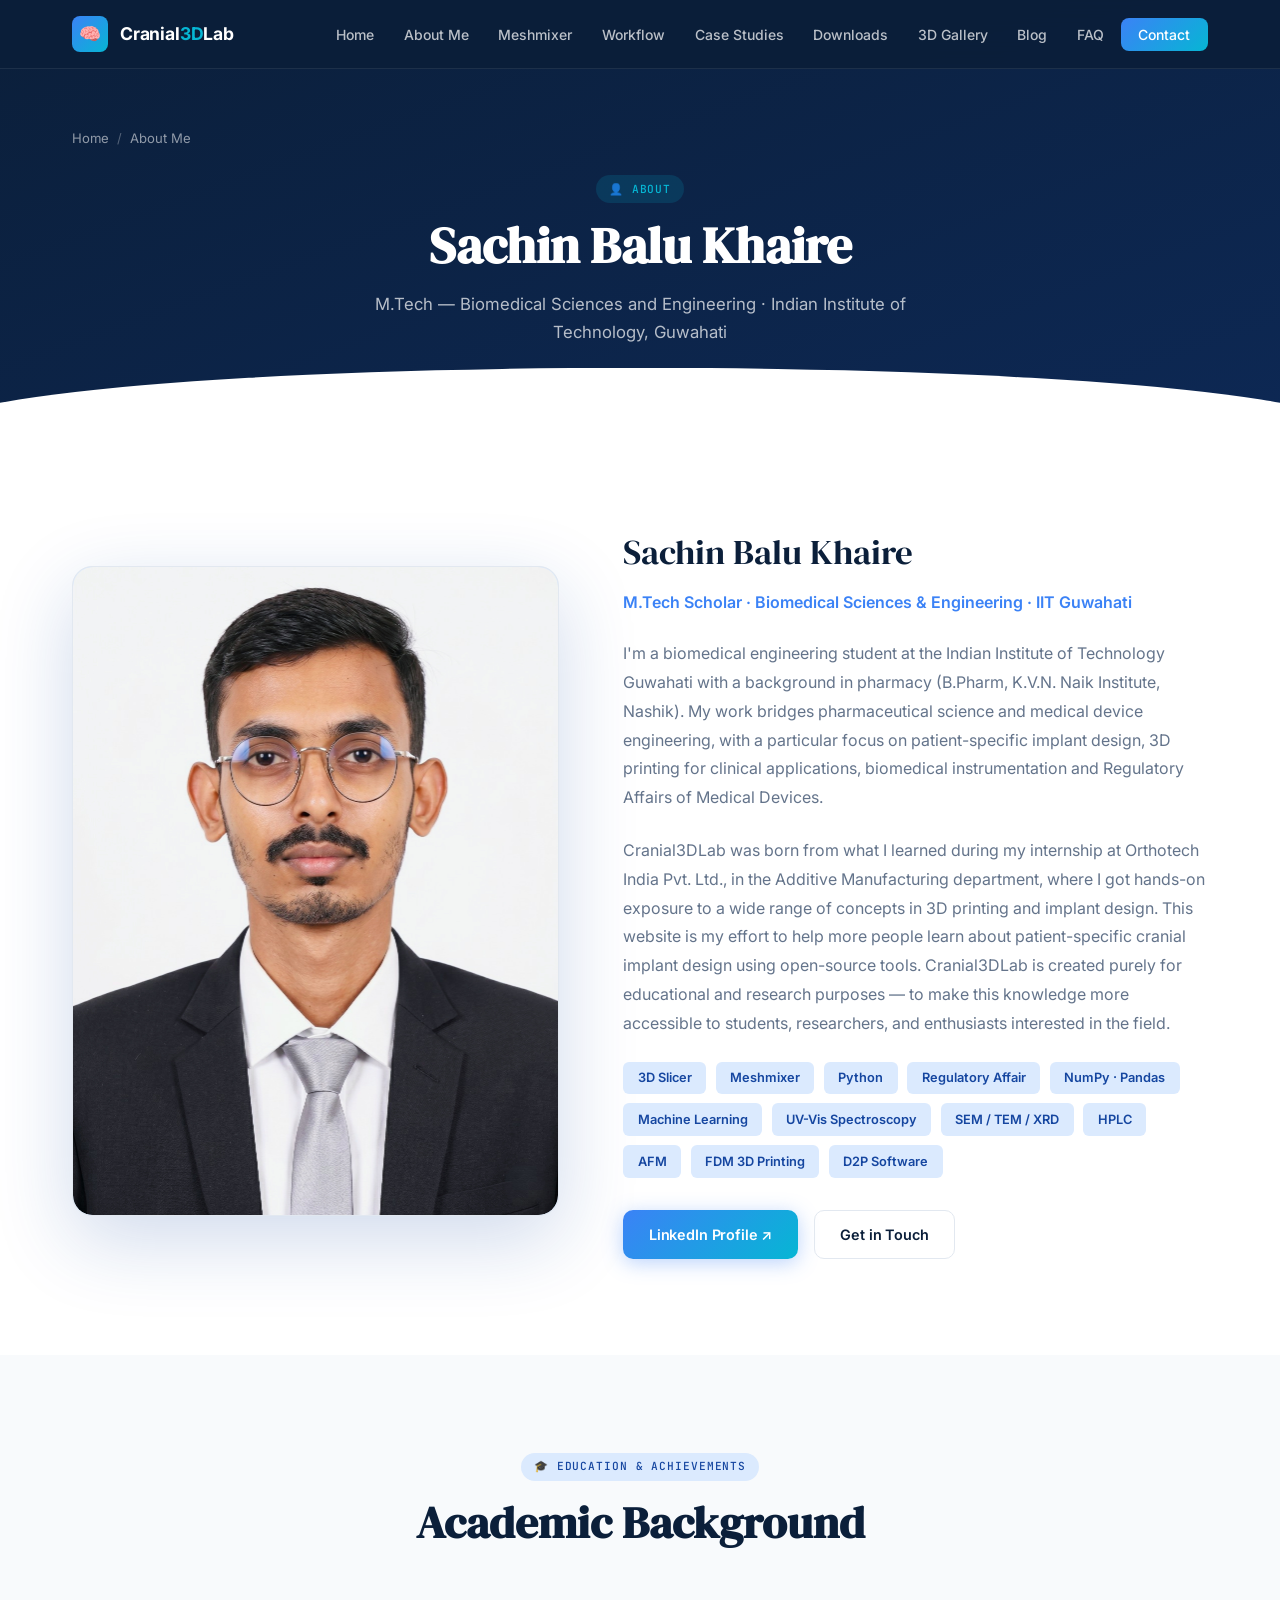
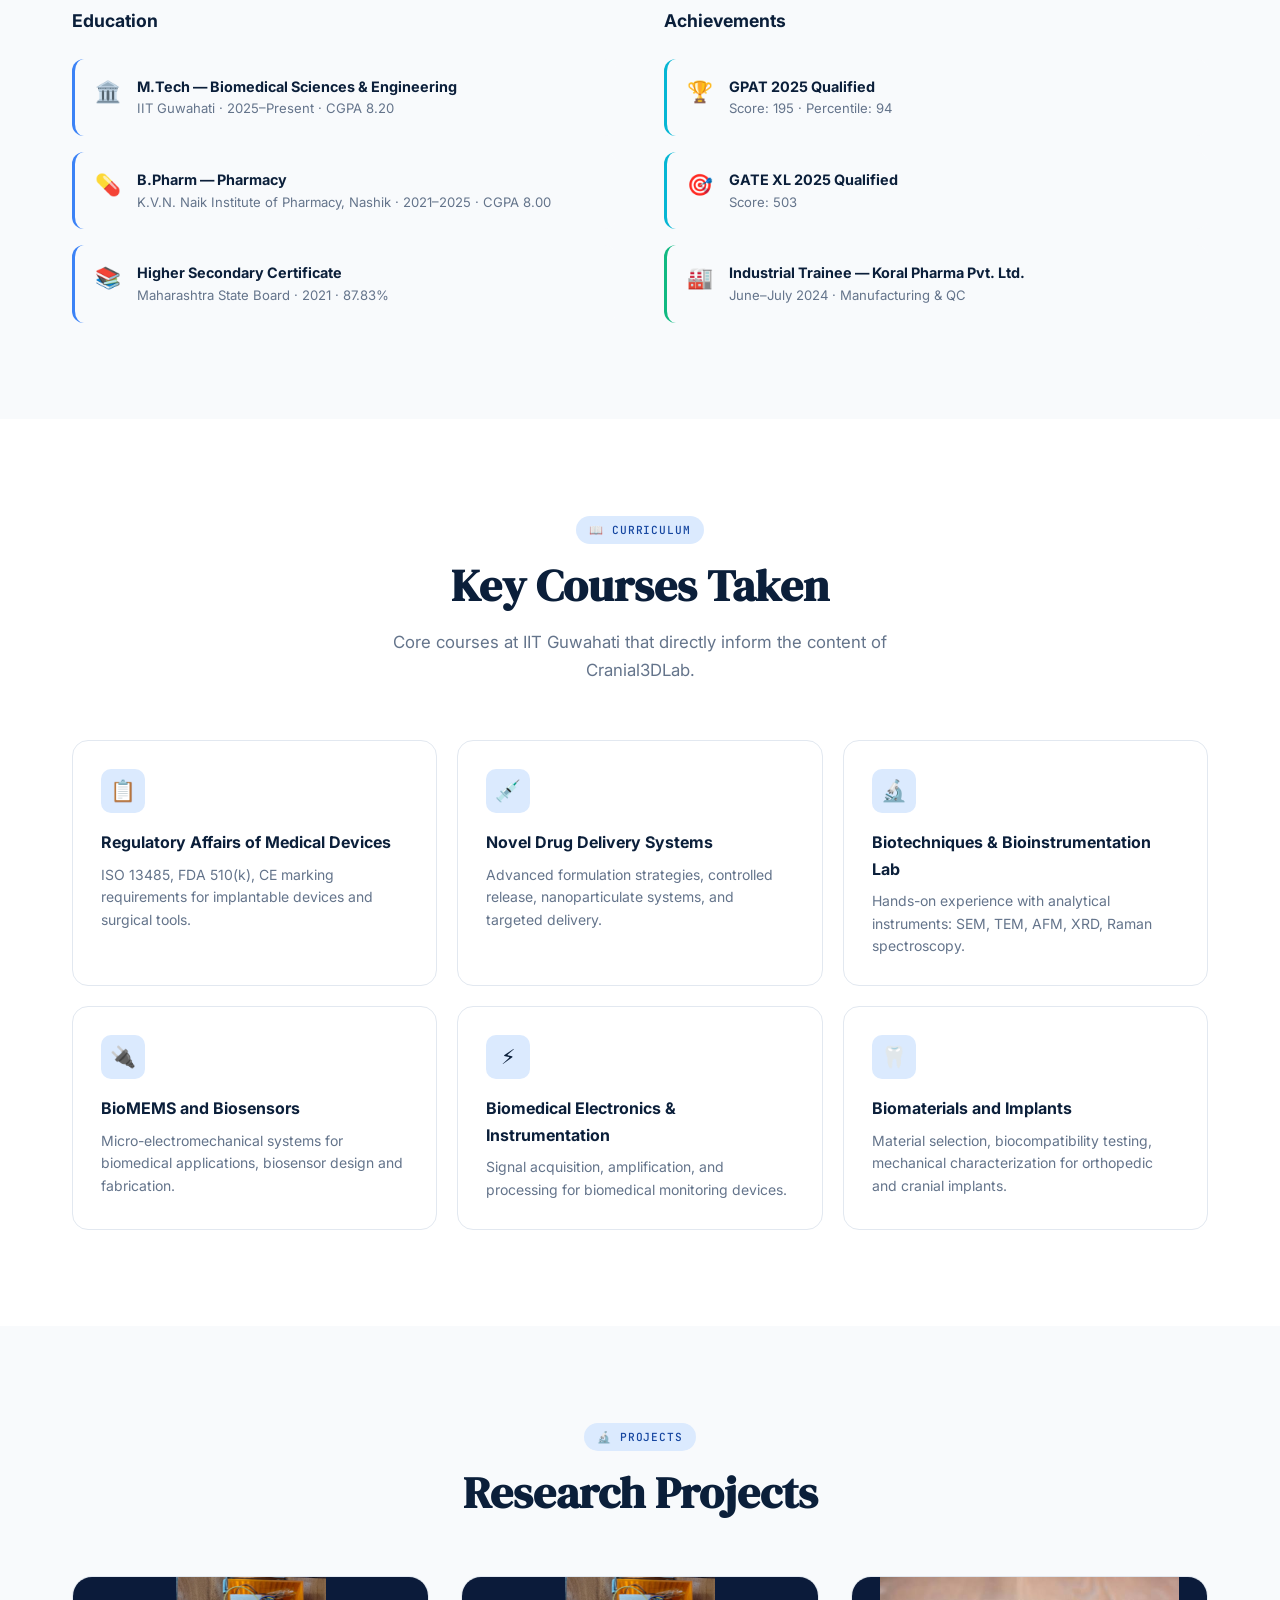
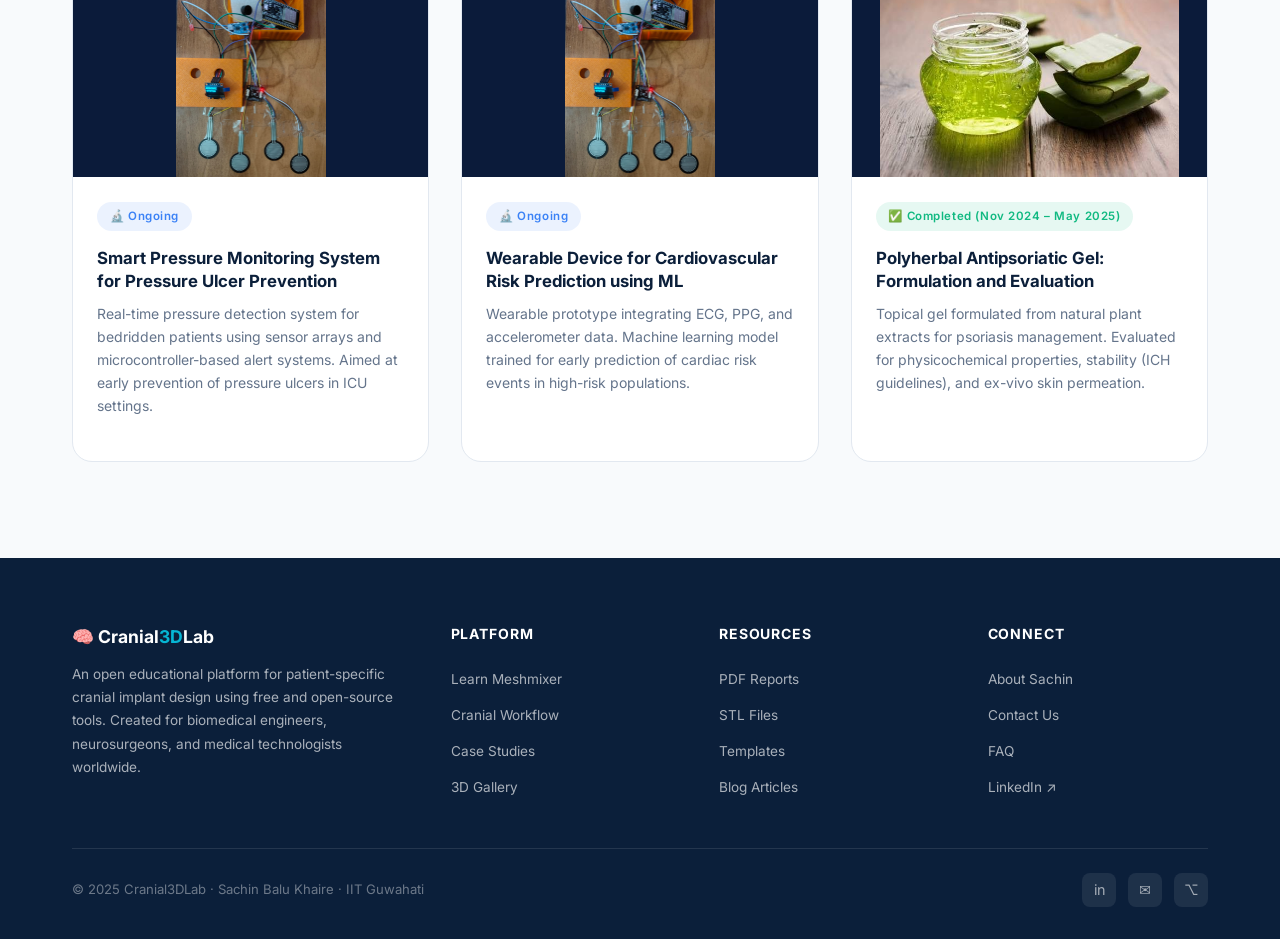
==== about.html @ 34a4d78c "about.html" ====
<!DOCTYPE html>
<html lang="en">
<head>
  <meta charset="UTF-8">
  <meta name="viewport" content="width=device-width, initial-scale=1.0">
  <meta name="description" content="About Sachin Balu Khaire — M.Tech student at IIT Guwahati specializing in Biomedical Sciences and Engineering.">
  <title>About Me — Cranial3DLab</title>
  <link rel="stylesheet" href="css/style.css">
  <link rel="icon" href="data:image/svg+xml,<svg xmlns='http://www.w3.org/2000/svg' viewBox='0 0 100 100'><text y='.9em' font-size='90'>🧠</text></svg>">
</head>
<body>
<div id="nav"></div>

<div class="page-hero">
  <div class="container">
    <div class="breadcrumb"><a href="index.html">Home</a><span>/</span>About Me</div>
    <span class="tag" style="color:var(--accent);background:rgba(6,182,212,.15)">👤 About</span>
    <h1 style="margin-top:.75rem">Sachin Balu Khaire</h1>
    <p>M.Tech — Biomedical Sciences and Engineering · Indian Institute of Technology, Guwahati</p>
  </div>
</div>

<section class="section">
  <div class="container">
    <div class="about-grid">
      <div class="reveal reveal--left">
        <div class="about-photo">
          <img src="images/sk.jpeg" alt="Sachin Balu Khaire" style="width:100%;height:100%;object-fit:cover;border-radius:inherit">
        </div>
      </div>
      <div class="reveal reveal--right">
        <div class="about__name">Sachin Balu Khaire</div>
        <div class="about__role">M.Tech Scholar · Biomedical Sciences & Engineering · IIT Guwahati</div>
        <p class="about__bio">
          I'm a biomedical engineering student at the Indian Institute of Technology Guwahati with a background in pharmacy (B.Pharm, K.V.N. Naik Institute, Nashik). My work bridges pharmaceutical science and medical device engineering, with a particular focus on patient-specific implant design, 3D printing for clinical applications, biomedical instrumentation and Regulatory Affairs of Medical Devices.
        </p>
        <p class="about__bio">
          Cranial3DLab was born from what I learned during my internship at Orthotech India Pvt. Ltd., in the Additive Manufacturing department, where I got hands-on exposure to a wide range of concepts in 3D printing and implant design. This website is my effort to help more people learn about patient-specific cranial implant design using open-source tools. Cranial3DLab is created purely for educational and research purposes — to make this knowledge more accessible to students, researchers, and enthusiasts interested in the field.
        </p>

        <div class="skills-list">
          <span class="skill-tag">3D Slicer</span>
          <span class="skill-tag">Meshmixer</span>
          <span class="skill-tag">Python</span>
          <span class="skill-tag">Regulatory Affair</span>
          <span class="skill-tag">NumPy · Pandas</span>
          <span class="skill-tag">Machine Learning</span>
          <span class="skill-tag">UV-Vis Spectroscopy</span>
          <span class="skill-tag">SEM / TEM / XRD</span>
          <span class="skill-tag">HPLC</span>
          <span class="skill-tag">AFM</span>
          <span class="skill-tag">FDM 3D Printing</span>
          <span class="skill-tag">D2P Software</span>
        </div>

        <div style="display:flex;gap:1rem;flex-wrap:wrap">
          <a href="https://www.linkedin.com/in/skhaire2812" target="_blank" rel="noopener" class="btn btn--primary">LinkedIn Profile ↗</a>
          <a href="contact.html" class="btn btn--outline">Get in Touch</a>
        </div>
      </div>
    </div>
  </div>
</section>

<!-- EDUCATION & CREDENTIALS -->
<section class="section section--alt">
  <div class="container">
    <div class="section-header reveal">
      <span class="tag">🎓 Education & Achievements</span>
      <h2>Academic Background</h2>
    </div>
    <div style="display:grid;grid-template-columns:1fr 1fr;gap:3rem">
      <div class="reveal">
        <h3 style="margin-bottom:1.5rem;font-size:1.1rem;font-weight:700">Education</h3>
        <div class="credential-list">
          <div class="credential">
            <div class="credential__icon">🏛️</div>
            <div>
              <div class="credential__title">M.Tech — Biomedical Sciences & Engineering</div>
              <div class="credential__sub">IIT Guwahati · 2025–Present · CGPA 8.20</div>
            </div>
          </div>
          <div class="credential">
            <div class="credential__icon">💊</div>
            <div>
              <div class="credential__title">B.Pharm — Pharmacy</div>
              <div class="credential__sub">K.V.N. Naik Institute of Pharmacy, Nashik · 2021–2025 · CGPA 8.00</div>
            </div>
          </div>
          <div class="credential">
            <div class="credential__icon">📚</div>
            <div>
              <div class="credential__title">Higher Secondary Certificate</div>
              <div class="credential__sub">Maharashtra State Board · 2021 · 87.83%</div>
            </div>
          </div>
        </div>
      </div>
      <div class="reveal">
        <h3 style="margin-bottom:1.5rem;font-size:1.1rem;font-weight:700">Achievements</h3>
        <div class="credential-list">
          <div class="credential" style="border-left-color:var(--accent)">
            <div class="credential__icon">🏆</div>
            <div>
              <div class="credential__title">GPAT 2025 Qualified</div>
              <div class="credential__sub">Score: 195 · Percentile: 94</div>
            </div>
          </div>
          <div class="credential" style="border-left-color:var(--accent)">
            <div class="credential__icon">🎯</div>
            <div>
              <div class="credential__title">GATE XL 2025 Qualified</div>
              <div class="credential__sub">Score: 503</div>
            </div>
          </div>
          <div class="credential" style="border-left-color:var(--success)">
            <div class="credential__icon">🏭</div>
            <div>
              <div class="credential__title">Industrial Trainee — Koral Pharma Pvt. Ltd.</div>
              <div class="credential__sub">June–July 2024 · Manufacturing & QC</div>
            </div>
          </div>
        </div>
      </div>
    </div>
  </div>
</section>

<!-- KEY COURSES -->
<section class="section">
  <div class="container">
    <div class="section-header reveal">
      <span class="tag">📖 Curriculum</span>
      <h2>Key Courses Taken</h2>
      <p>Core courses at IIT Guwahati that directly inform the content of Cranial3DLab.</p>
    </div>
    <div style="display:grid;grid-template-columns:repeat(auto-fill,minmax(280px,1fr));gap:1.25rem">
      <div class="module-card reveal"><div class="module-card__icon">📋</div><div class="module-card__title">Regulatory Affairs of Medical Devices</div><div class="module-card__desc">ISO 13485, FDA 510(k), CE marking requirements for implantable devices and surgical tools.</div></div>
      <div class="module-card reveal"><div class="module-card__icon">💉</div><div class="module-card__title">Novel Drug Delivery Systems</div><div class="module-card__desc">Advanced formulation strategies, controlled release, nanoparticulate systems, and targeted delivery.</div></div>
      <div class="module-card reveal"><div class="module-card__icon">🔬</div><div class="module-card__title">Biotechniques & Bioinstrumentation Lab</div><div class="module-card__desc">Hands-on experience with analytical instruments: SEM, TEM, AFM, XRD, Raman spectroscopy.</div></div>
      <div class="module-card reveal"><div class="module-card__icon">🔌</div><div class="module-card__title">BioMEMS and Biosensors</div><div class="module-card__desc">Micro-electromechanical systems for biomedical applications, biosensor design and fabrication.</div></div>
      <div class="module-card reveal"><div class="module-card__icon">⚡</div><div class="module-card__title">Biomedical Electronics & Instrumentation</div><div class="module-card__desc">Signal acquisition, amplification, and processing for biomedical monitoring devices.</div></div>
      <div class="module-card reveal"><div class="module-card__icon">🦷</div><div class="module-card__title">Biomaterials and Implants</div><div class="module-card__desc">Material selection, biocompatibility testing, mechanical characterization for orthopedic and cranial implants.</div></div>
    </div>
  </div>
</section>

<!-- PROJECTS -->
<section class="section section--alt">
  <div class="container">
    <div class="section-header reveal">
      <span class="tag">🔬 Projects</span>
      <h2>Research Projects</h2>
    </div>
    <div class="cases-grid">
      <div class="case-card reveal">
        <div class="case-card__img" style="height:200px;overflow:hidden;background:#0B1B3A">
          <img src="images/Prototype image Bed.jpeg" alt="Smart Pressure Monitoring System prototype" style="width:100%;height:100%;object-fit:contain">
        </div>
        <div class="case-card__body">
          <div class="case-card__badge" style="color:var(--sky);background:rgba(59,130,246,.1)">🔬 Ongoing</div>
          <div class="case-card__title">Smart Pressure Monitoring System for Pressure Ulcer Prevention</div>
          <div class="case-card__desc">Real-time pressure detection system for bedridden patients using sensor arrays and microcontroller-based alert systems. Aimed at early prevention of pressure ulcers in ICU settings.</div>
        </div>
      </div>
      <div class="case-card reveal">
        <div class="case-card__img" style="height:200px;overflow:hidden;background:#0B1B3A">
          <img src="images/Prototype image.jpeg" alt="Wearable device prototype for cardiovascular risk prediction" style="width:100%;height:100%;object-fit:contain">
        </div>
        <div class="case-card__body">
          <div class="case-card__badge" style="color:var(--sky);background:rgba(59,130,246,.1)">🔬 Ongoing</div>
          <div class="case-card__title">Wearable Device for Cardiovascular Risk Prediction using ML</div>
          <div class="case-card__desc">Wearable prototype integrating ECG, PPG, and accelerometer data. Machine learning model trained for early prediction of cardiac risk events in high-risk populations.</div>
        </div>
      </div>
      <div class="case-card reveal">
        <div class="case-card__img" style="height:200px;overflow:hidden;background:#0B1B3A">
          <img src="images/aloe.jfif" alt="Polyherbal antipsoriatic gel formulation" style="width:100%;height:100%;object-fit:contain">
        </div>
        <div class="case-card__body">
          <div class="case-card__badge">✅ Completed (Nov 2024 – May 2025)</div>
          <div class="case-card__title">Polyherbal Antipsoriatic Gel: Formulation and Evaluation</div>
          <div class="case-card__desc">Topical gel formulated from natural plant extracts for psoriasis management. Evaluated for physicochemical properties, stability (ICH guidelines), and ex-vivo skin permeation.</div>
        </div>
      </div>
    </div>
  </div>
</section>

<div id="footer"></div>
<script src="js/components.js"></script>
<script src="js/main.js"></script>
</body>
</html>
---- css/style.css ----
/* =============================================
   CRANIAL3DLAB — Design System
   Medical Engineering Education Platform
   ============================================= */

@import url('https://fonts.googleapis.com/css2?family=Inter:wght@300;400;500;600;700;800&family=DM+Serif+Display:ital@0;1&family=JetBrains+Mono:wght@400;500&display=swap');

/* ── TOKENS ── */
:root {
  /* Palette */
  --navy:       #0B1F3A;
  --cobalt:     #1546A0;
  --sky:        #3B82F6;
  --ice:        #DBEAFE;
  --ice-light:  #EFF6FF;
  --white:      #FFFFFF;
  --slate:      #64748B;
  --slate-light:#94A3B8;
  --surface:    #F8FAFC;
  --border:     #E2E8F0;
  --success:    #10B981;
  --accent:     #06B6D4;       /* cyan — the one risk */
  --accent-glow:rgba(6,182,212,0.15);

  /* Type scale */
  --display:    'DM Serif Display', Georgia, serif;
  --body:       'Inter', system-ui, sans-serif;
  --mono:       'JetBrains Mono', monospace;

  /* Spacing */
  --gap:        1.5rem;
  --section:    6rem;
  --max:        1200px;

  /* Motion */
  --ease:       cubic-bezier(0.16, 1, 0.3, 1);
  --fast:       180ms;
  --mid:        320ms;
  --slow:       500ms;
}

/* ── RESET ── */
*, *::before, *::after { box-sizing: border-box; margin: 0; padding: 0; }
html { scroll-behavior: smooth; font-size: 16px; }
body {
  font-family: var(--body);
  color: var(--navy);
  background: var(--white);
  line-height: 1.65;
  overflow-x: hidden;
}
img { max-width: 100%; display: block; }
a  { color: inherit; text-decoration: none; }
ul { list-style: none; }
button { cursor: pointer; font-family: var(--body); border: none; background: none; }

/* ── SCROLLBAR ── */
::-webkit-scrollbar { width: 6px; }
::-webkit-scrollbar-track { background: var(--ice-light); }
::-webkit-scrollbar-thumb { background: var(--cobalt); border-radius: 3px; }

/* ── UTILITY ── */
.container { max-width: var(--max); margin: 0 auto; padding: 0 2rem; }
.section    { padding: var(--section) 0; }
.section--alt { background: var(--surface); }
.section--dark { background: var(--navy); color: var(--white); }

.text-accent { color: var(--accent); }
.text-sky    { color: var(--sky); }
.tag {
  display: inline-flex; align-items: center; gap: .4rem;
  font-family: var(--mono); font-size: .7rem; font-weight: 500;
  letter-spacing: .08em; text-transform: uppercase;
  color: var(--cobalt); background: var(--ice);
  padding: .3rem .8rem; border-radius: 2rem;
}

/* ── NAVIGATION ── */
.nav {
  position: fixed; top: 0; left: 0; right: 0; z-index: 1000;
  background: rgba(11,31,58,0.96);
  backdrop-filter: blur(12px);
  -webkit-backdrop-filter: blur(12px);
  border-bottom: 1px solid rgba(255,255,255,0.08);
  transition: box-shadow var(--mid) var(--ease);
}
.nav.scrolled { box-shadow: 0 4px 30px rgba(0,0,0,0.3); }
.nav__inner {
  max-width: var(--max); margin: 0 auto;
  display: flex; align-items: center; justify-content: space-between;
  padding: 0 2rem; height: 68px;
}
.nav__brand {
  display: flex; align-items: center; gap: .75rem;
}
.nav__logo {
  width: 36px; height: 36px;
  background: linear-gradient(135deg, var(--sky), var(--accent));
  border-radius: 8px;
  display: flex; align-items: center; justify-content: center;
  font-size: 1.1rem;
}
.nav__name {
  font-weight: 700; font-size: 1.1rem; color: var(--white);
  letter-spacing: -.01em;
}
.nav__name span { color: var(--accent); }
.nav__links {
  display: flex; align-items: center; gap: .25rem;
}
.nav__link {
  color: rgba(255,255,255,0.72);
  font-size: .875rem; font-weight: 500;
  padding: .45rem .8rem; border-radius: 6px;
  transition: color var(--fast), background var(--fast);
}
.nav__link:hover, .nav__link.active {
  color: var(--white);
  background: rgba(255,255,255,0.1);
}
.nav__cta {
  background: linear-gradient(135deg, var(--sky), var(--accent));
  color: var(--white) !important;
  padding: .5rem 1.1rem !important;
  border-radius: 8px;
}
.nav__cta:hover { opacity: .9; background: linear-gradient(135deg, var(--sky), var(--accent)) !important; }
.nav__hamburger {
  display: none; flex-direction: column; gap: 5px;
  padding: 8px; border-radius: 6px;
  background: rgba(255,255,255,0.1);
}
.nav__hamburger span {
  display: block; width: 22px; height: 2px;
  background: var(--white); border-radius: 2px;
  transition: transform var(--mid) var(--ease);
}
.nav__mobile {
  display: none; position: fixed;
  top: 68px; left: 0; right: 0; bottom: 0;
  background: var(--navy); z-index: 999;
  padding: 2rem; flex-direction: column; gap: 1rem;
  overflow-y: auto;
}
.nav__mobile.open { display: flex; }
.nav__mobile .nav__link { font-size: 1.1rem; padding: .75rem 1rem; color: var(--white); }

/* ── HERO ── */
.hero {
  min-height: 100vh;
  background: linear-gradient(160deg, var(--navy) 0%, #0D2854 60%, #0B3066 100%);
  display: flex; align-items: center;
  position: relative; overflow: hidden;
  padding-top: 68px;
}
.hero::before {
  content: '';
  position: absolute; inset: 0;
  background: radial-gradient(ellipse 70% 60% at 70% 50%, rgba(6,182,212,0.12) 0%, transparent 70%);
  pointer-events: none;
}
.hero__grid {
  display: grid; grid-template-columns: 1fr 1fr;
  align-items: center; gap: 4rem;
  padding: 5rem 2rem;
  max-width: var(--max); margin: 0 auto; width: 100%;
}
.hero__eyebrow {
  display: inline-flex; align-items: center; gap: .5rem;
  font-family: var(--mono); font-size: .75rem; letter-spacing: .1em;
  color: var(--accent); margin-bottom: 1.25rem;
  text-transform: uppercase;
}
.hero__eyebrow::before {
  content: ''; display: block;
  width: 24px; height: 1px; background: var(--accent);
}
.hero__title {
  font-family: var(--display);
  font-size: clamp(2.4rem, 5vw, 3.8rem);
  line-height: 1.1; color: var(--white);
  margin-bottom: 1.5rem;
}
.hero__title em { font-style: italic; color: var(--accent); }
.hero__desc {
  font-size: 1.1rem; color: rgba(255,255,255,0.72);
  max-width: 480px; margin-bottom: 2.5rem; line-height: 1.7;
}
.hero__actions { display: flex; flex-wrap: wrap; gap: 1rem; }
.hero__visual {
  position: relative;
  display: flex; align-items: center; justify-content: center;
}
.hero__skull-wrap {
  position: relative; width: 100%; max-width: 480px;
  aspect-ratio: 1;
  display: flex; align-items: center; justify-content: center;
}
.hero__skull-bg {
  position: absolute; inset: 0;
  border-radius: 50%;
  background: radial-gradient(circle, rgba(59,130,246,0.15) 0%, transparent 70%);
  animation: pulse-glow 4s ease-in-out infinite;
}
@keyframes pulse-glow {
  0%, 100% { transform: scale(1); opacity: .7; }
  50%       { transform: scale(1.06); opacity: 1; }
}
.hero__img {
  width: 92%; border-radius: 16px;
  border: 1px solid rgba(6,182,212,0.3);
  box-shadow: 0 30px 80px rgba(0,0,0,0.5), 0 0 0 1px rgba(255,255,255,0.06);
  position: relative; z-index: 1;
  object-fit: cover;
}
.hero__stage {
  width: 92%;
  perspective: 1200px;
  position: relative; z-index: 1;
}
.hero__img--rotate {
  width: 100%;
  transform-style: preserve-3d;
  animation: revolve-plate 7s ease-in-out infinite;
  will-change: transform;
}
@keyframes revolve-plate {
  0%   { transform: rotateY(-22deg) rotateX(2deg) scale(1); }
  50%  { transform: rotateY(22deg)  rotateX(2deg) scale(1.03); }
  100% { transform: rotateY(-22deg) rotateX(2deg) scale(1); }
}
.hero__badge {
  position: absolute; bottom: 10%; right: 0;
  background: rgba(255,255,255,0.07);
  backdrop-filter: blur(12px);
  border: 1px solid rgba(255,255,255,0.12);
  border-radius: 12px; padding: 1rem 1.2rem;
  z-index: 2;
  min-width: 160px;
}
.hero__badge-label { font-size: .7rem; color: rgba(255,255,255,.5); text-transform: uppercase; letter-spacing: .08em; margin-bottom: .25rem; }
.hero__badge-value { font-size: 1.4rem; font-weight: 700; color: var(--white); }
.hero__badge-sub   { font-size: .75rem; color: var(--accent); }

.hero__stats {
  display: flex; gap: 2.5rem; margin-bottom: 2rem;
}
.hero__stat-num { font-size: 2rem; font-weight: 800; color: var(--white); }
.hero__stat-lbl { font-size: .78rem; color: rgba(255,255,255,.55); text-transform: uppercase; letter-spacing: .06em; }

/* ── BUTTONS ── */
.btn {
  display: inline-flex; align-items: center; gap: .5rem;
  font-size: .9rem; font-weight: 600;
  padding: .75rem 1.6rem; border-radius: 10px;
  transition: all var(--mid) var(--ease);
  letter-spacing: -.01em;
}
.btn--primary {
  background: linear-gradient(135deg, var(--sky), var(--accent));
  color: var(--white);
  box-shadow: 0 4px 20px rgba(59,130,246,0.35);
}
.btn--primary:hover {
  transform: translateY(-2px);
  box-shadow: 0 8px 30px rgba(59,130,246,0.45);
}
.btn--ghost {
  border: 1.5px solid rgba(255,255,255,0.25);
  color: var(--white);
}
.btn--ghost:hover {
  border-color: var(--accent);
  background: rgba(6,182,212,0.1);
  color: var(--accent);
}
.btn--outline {
  border: 1.5px solid var(--border);
  color: var(--navy);
}
.btn--outline:hover {
  border-color: var(--sky);
  color: var(--sky);
  background: var(--ice-light);
}
.btn--sm { padding: .5rem 1rem; font-size: .82rem; }
.btn--icon { width: 38px; height: 38px; padding: 0; justify-content: center; border-radius: 8px; }

/* ── SECTION HEADER ── */
.section-header { text-align: center; margin-bottom: 3.5rem; }
.section-header .tag { margin-bottom: 1rem; }
.section-header h2 {
  font-family: var(--display);
  font-size: clamp(1.9rem, 4vw, 2.8rem);
  line-height: 1.18; margin-bottom: 1rem;
}
.section-header p { color: var(--slate); max-width: 560px; margin: 0 auto; font-size: 1.05rem; }

/* ── MODULE CARDS ── */
.modules-grid {
  display: grid; grid-template-columns: repeat(auto-fill, minmax(280px, 1fr));
  gap: 1.5rem;
}
.module-card {
  background: var(--white);
  border: 1px solid var(--border);
  border-radius: 16px; padding: 1.75rem;
  transition: all var(--mid) var(--ease);
  position: relative; overflow: hidden;
}
.module-card::before {
  content: '';
  position: absolute; top: 0; left: 0; right: 0; height: 3px;
  background: linear-gradient(90deg, var(--sky), var(--accent));
  transform: scaleX(0); transform-origin: left;
  transition: transform var(--mid) var(--ease);
}
.module-card:hover { transform: translateY(-4px); box-shadow: 0 16px 40px rgba(21,70,160,0.12); border-color: var(--sky); }
.module-card:hover::before { transform: scaleX(1); }
.module-card__num {
  font-family: var(--mono); font-size: .72rem; color: var(--accent);
  margin-bottom: .75rem; letter-spacing: .1em;
}
.module-card__icon {
  width: 44px; height: 44px; border-radius: 10px;
  background: var(--ice); display: flex; align-items: center; justify-content: center;
  font-size: 1.3rem; margin-bottom: 1rem;
}
.module-card__title { font-size: 1rem; font-weight: 700; margin-bottom: .5rem; }
.module-card__desc  { font-size: .875rem; color: var(--slate); line-height: 1.6; }
.module-card__link  {
  display: inline-flex; align-items: center; gap: .35rem;
  font-size: .82rem; font-weight: 600; color: var(--sky);
  margin-top: 1rem;
}

/* ── WORKFLOW STEPS ── */
.workflow {
  background: var(--navy);
  position: relative; overflow: hidden;
}
.workflow::before {
  content: '';
  position: absolute; left: 50%; top: 0; bottom: 0;
  width: 1px; background: rgba(59,130,246,0.2);
  transform: translateX(-50%);
}
.workflow-steps { display: flex; flex-direction: column; gap: 0; }
.workflow-step {
  display: grid; grid-template-columns: 1fr 60px 1fr;
  align-items: center; gap: 2rem;
  padding: 3rem 0;
  border-bottom: 1px solid rgba(255,255,255,0.06);
}
.workflow-step:last-child { border-bottom: none; }
.workflow-step__content {
  background: rgba(255,255,255,0.04);
  border: 1px solid rgba(255,255,255,0.08);
  border-radius: 14px; padding: 1.75rem;
  transition: all var(--mid) var(--ease);
}
.workflow-step__content:hover { background: rgba(59,130,246,0.08); border-color: rgba(59,130,246,0.3); }
.workflow-step:nth-child(even) .workflow-step__content:first-child { order: 3; }
.workflow-step:nth-child(even) .workflow-step__node { order: 2; }
.workflow-step:nth-child(even) .workflow-step__content:last-child { order: 1; }
.workflow-step__node {
  display: flex; flex-direction: column; align-items: center; gap: .5rem;
  justify-content: center; z-index: 1;
}
.workflow-step__num {
  width: 52px; height: 52px; border-radius: 50%;
  background: linear-gradient(135deg, var(--sky), var(--accent));
  display: flex; align-items: center; justify-content: center;
  font-weight: 800; font-size: 1rem; color: var(--white);
  box-shadow: 0 0 0 6px rgba(59,130,246,0.15);
}
.workflow-step__label { font-family: var(--mono); font-size: .65rem; color: var(--accent); letter-spacing: .1em; text-transform: uppercase; white-space: nowrap; }
.workflow-step__title { font-size: 1rem; font-weight: 700; color: var(--white); margin-bottom: .5rem; }
.workflow-step__desc  { font-size: .875rem; color: rgba(255,255,255,.6); line-height: 1.6; }
.workflow-step__tag   {
  display: inline-flex; font-family: var(--mono); font-size: .68rem;
  background: rgba(6,182,212,0.15); color: var(--accent);
  padding: .2rem .6rem; border-radius: 4px; margin-top: .75rem;
  border: 1px solid rgba(6,182,212,0.3);
}
.workflow-step--empty { background: transparent; border: none; padding: 0; min-height: 0; }

/* ── CASE STUDY CARDS ── */
.cases-grid {
  display: grid; grid-template-columns: repeat(auto-fill, minmax(340px, 1fr));
  gap: 2rem;
}
.case-card {
  background: var(--white);
  border: 1px solid var(--border);
  border-radius: 20px; overflow: hidden;
  transition: all var(--mid) var(--ease);
}
.case-card:hover { transform: translateY(-6px); box-shadow: 0 24px 60px rgba(21,70,160,0.15); }

/* FIX: full image visible now (contain, forced with !important to beat any inline/override styles) */
.case-card__img {
  aspect-ratio: 16/9;
  overflow: hidden;
  background: var(--navy);
  display: flex !important;
  align-items: center !important;
  justify-content: center !important;
}
.case-card__img img {
  width: 100% !important;
  height: 100% !important;
  object-fit: contain !important;
  object-position: center !important;
  transition: transform var(--slow) var(--ease);
}
.case-card:hover .case-card__img img { transform: scale(1.05); }

.case-card__body { padding: 1.5rem; }
.case-card__badge {
  display: inline-flex; align-items: center; gap: .4rem;
  font-size: .72rem; font-weight: 600; letter-spacing: .05em;
  color: var(--success); background: rgba(16,185,129,0.1);
  padding: .3rem .8rem; border-radius: 20px; margin-bottom: 1rem;
}
.case-card__title { font-size: 1.05rem; font-weight: 700; margin-bottom: .6rem; line-height: 1.35; }
.case-card__desc  { font-size: .875rem; color: var(--slate); margin-bottom: 1.25rem; }
.case-card__meta  { display: flex; gap: 1.5rem; font-size: .78rem; color: var(--slate-light); margin-bottom: 1.25rem; }
.case-card__actions { display: flex; flex-wrap: wrap; gap: .6rem; }

/* ── DOWNLOAD CARDS ── */
.downloads-grid { display: grid; grid-template-columns: repeat(auto-fill, minmax(260px, 1fr)); gap: 1.5rem; }
.dl-card {
  background: var(--white); border: 1px solid var(--border);
  border-radius: 14px; padding: 1.5rem;
  display: flex; flex-direction: column; gap: 1rem;
  transition: all var(--mid) var(--ease);
}
.dl-card:hover { border-color: var(--sky); box-shadow: 0 8px 30px rgba(59,130,246,0.1); }
.dl-card__icon {
  width: 48px; height: 48px; border-radius: 12px;
  display: flex; align-items: center; justify-content: center;
  font-size: 1.4rem;
}
.dl-card__icon--pdf  { background: #FEE2E2; }
.dl-card__icon--stl  { background: var(--ice); }
.dl-card__icon--ppt  { background: #FEF3C7; }
.dl-card__icon--tmpl { background: #F3E8FF; }
.dl-card__title { font-weight: 700; font-size: .95rem; }
.dl-card__desc  { font-size: .82rem; color: var(--slate); flex: 1; }
.dl-card__size  { font-family: var(--mono); font-size: .72rem; color: var(--slate-light); }

/* ── 3D VIEWER ── */
.viewer-wrap {
  background: var(--navy);
  border-radius: 20px; overflow: hidden;
  border: 1px solid rgba(255,255,255,0.08);
  aspect-ratio: 16/9;
  position: relative;
  display: flex; align-items: center; justify-content: center;
}
.viewer-placeholder {
  display: flex; flex-direction: column;
  align-items: center; justify-content: center;
  gap: 1rem; text-align: center; padding: 3rem;
}
.viewer-placeholder .icon { font-size: 4rem; opacity: .4; }
.viewer-placeholder p { color: rgba(255,255,255,.5); font-size: .9rem; }
model-viewer {
  width: 100%; height: 100%;
  background: transparent;
}
.viewer-controls {
  display: flex; gap: .75rem; margin-top: 1.25rem;
  flex-wrap: wrap;
}
.gallery-thumb-row { display: flex; gap: 1rem; margin-top: 1.5rem; flex-wrap: wrap; }
.gallery-thumb {
  width: 80px; height: 80px; border-radius: 10px; overflow: hidden;
  border: 2px solid var(--border); cursor: pointer;
  transition: border-color var(--fast);
}
.gallery-thumb:hover, .gallery-thumb.active { border-color: var(--sky); }
.gallery-thumb img { width: 100%; height: 100%; object-fit: cover; }

/* ── BLOG CARDS ── */
.blog-grid { display: grid; grid-template-columns: repeat(auto-fill, minmax(300px, 1fr)); gap: 2rem; }
.blog-card {
  background: var(--white); border: 1px solid var(--border);
  border-radius: 16px; overflow: hidden;
  transition: all var(--mid) var(--ease);
}
.blog-card:hover { transform: translateY(-4px); box-shadow: 0 16px 40px rgba(21,70,160,0.1); }
.blog-card__img { aspect-ratio: 3/2; overflow: hidden; background: var(--ice); }
.blog-card__img img { width: 100%; height: 100%; object-fit: cover; }
.blog-card__body { padding: 1.4rem; }
.blog-card__cat  { font-size: .72rem; font-weight: 700; color: var(--sky); text-transform: uppercase; letter-spacing: .08em; margin-bottom: .6rem; }
.blog-card__title { font-size: 1rem; font-weight: 700; margin-bottom: .6rem; line-height: 1.4; }
.blog-card__exc  { font-size: .85rem; color: var(--slate); margin-bottom: 1rem; }
.blog-card__meta { display: flex; justify-content: space-between; font-size: .78rem; color: var(--slate-light); }

/* ── FAQ ── */
.faq-list { max-width: 780px; margin: 0 auto; display: flex; flex-direction: column; gap: .75rem; }
.faq-item {
  border: 1px solid var(--border); border-radius: 12px; overflow: hidden;
  transition: border-color var(--fast);
}
.faq-item.open { border-color: var(--sky); }
.faq-q {
  width: 100%; display: flex; align-items: center; justify-content: space-between;
  padding: 1.25rem 1.5rem; font-weight: 600; font-size: .95rem;
  text-align: left; background: var(--white);
  gap: 1rem;
}
.faq-q svg { flex-shrink: 0; transition: transform var(--mid) var(--ease); color: var(--sky); }
.faq-item.open .faq-q svg { transform: rotate(180deg); }
.faq-a {
  max-height: 0; overflow: hidden;
  transition: max-height var(--mid) var(--ease), padding var(--mid);
  font-size: .9rem; color: var(--slate); line-height: 1.7;
}
.faq-item.open .faq-a { max-height: 600px; padding: 0 1.5rem 1.25rem; }

/* ── CONTACT ── */
.contact-grid { display: grid; grid-template-columns: 1fr 1.4fr; gap: 4rem; align-items: start; }
.contact-info__item {
  display: flex; gap: 1rem; align-items: flex-start;
  margin-bottom: 1.75rem;
}
.contact-info__icon {
  width: 44px; height: 44px; border-radius: 10px;
  background: var(--ice); display: flex; align-items: center; justify-content: center;
  font-size: 1.1rem; flex-shrink: 0;
}
.contact-info__label { font-size: .78rem; color: var(--slate); margin-bottom: .2rem; text-transform: uppercase; letter-spacing: .06em; }
.contact-info__value { font-weight: 600; font-size: .95rem; }
.contact-socials { display: flex; gap: .75rem; margin-top: 2rem; }
.social-btn {
  display: flex; align-items: center; gap: .5rem;
  padding: .6rem 1.1rem; border-radius: 8px;
  border: 1.5px solid var(--border); font-size: .85rem; font-weight: 600;
  transition: all var(--fast);
}
.social-btn:hover { border-color: var(--sky); color: var(--sky); background: var(--ice-light); }

/* ── FORM ── */
.form { display: flex; flex-direction: column; gap: 1.25rem; }
.form-row { display: grid; grid-template-columns: 1fr 1fr; gap: 1rem; }
.field label {
  display: block; font-size: .82rem; font-weight: 600;
  margin-bottom: .4rem; color: var(--navy);
}
.field input, .field select, .field textarea {
  width: 100%; padding: .75rem 1rem;
  border: 1.5px solid var(--border); border-radius: 10px;
  font-family: var(--body); font-size: .9rem;
  background: var(--white); color: var(--navy);
  transition: border-color var(--fast), box-shadow var(--fast);
  outline: none;
}
.field input:focus, .field select:focus, .field textarea:focus {
  border-color: var(--sky);
  box-shadow: 0 0 0 3px rgba(59,130,246,0.12);
}
.field textarea { min-height: 130px; resize: vertical; }

/* ── PAGE HERO ── */
.page-hero {
  background: linear-gradient(160deg, var(--navy) 0%, #0D2854 100%);
  padding: 8rem 0 5rem; text-align: center;
  position: relative; overflow: hidden;
}
.page-hero::after {
  content: '';
  position: absolute; bottom: -1px; left: 0; right: 0;
  height: 60px;
  background: var(--white);
  clip-path: ellipse(55% 100% at 50% 100%);
}
.page-hero.alt::after { background: var(--surface); }
.page-hero h1 {
  font-family: var(--display);
  font-size: clamp(2rem, 4.5vw, 3.2rem);
  color: var(--white); margin-bottom: 1rem; line-height: 1.18;
}
.page-hero p { color: rgba(255,255,255,.7); max-width: 560px; margin: 0 auto; font-size: 1.05rem; }

/* ── ABOUT ── */
.about-grid { display: grid; grid-template-columns: 1fr 1.2fr; gap: 4rem; align-items: center; }
.about-photo {
  border-radius: 20px; overflow: hidden;
  box-shadow: 0 24px 80px rgba(21,70,160,0.2);
  border: 1px solid var(--border);
  aspect-ratio: 3/4; background: var(--ice);
  display: flex; align-items: center; justify-content: center;
}
.about-photo-placeholder { font-size: 5rem; opacity: .4; }
.about__name { font-family: var(--display); font-size: 2.2rem; margin-bottom: .5rem; }
.about__role { color: var(--sky); font-weight: 600; margin-bottom: 1.5rem; }
.about__bio  { color: var(--slate); margin-bottom: 1.5rem; line-height: 1.8; }
.skills-list { display: flex; flex-wrap: wrap; gap: .6rem; margin-bottom: 2rem; }
.skill-tag {
  background: var(--ice); color: var(--cobalt);
  padding: .35rem .9rem; border-radius: 6px;
  font-size: .8rem; font-weight: 600;
}
.credential-list { display: flex; flex-direction: column; gap: 1rem; }
.credential {
  display: flex; gap: 1rem; align-items: flex-start;
  padding: 1rem 1.25rem; background: var(--surface);
  border-radius: 12px; border-left: 3px solid var(--sky);
}
.credential__icon { font-size: 1.3rem; flex-shrink: 0; }
.credential__title { font-weight: 700; font-size: .9rem; }
.credential__sub   { font-size: .82rem; color: var(--slate); }

/* ── FOOTER ── */
.footer {
  background: var(--navy);
  padding: 4rem 0 2rem;
  color: rgba(255,255,255,.65);
}
.footer__grid {
  display: grid; grid-template-columns: 1.5fr 1fr 1fr 1fr;
  gap: 3rem; margin-bottom: 3rem;
}
.footer__brand-name { color: var(--white); font-weight: 700; font-size: 1.1rem; margin-bottom: .75rem; }
.footer__brand-desc { font-size: .85rem; line-height: 1.7; }
.footer__heading { color: var(--white); font-weight: 700; font-size: .875rem; margin-bottom: 1.25rem; text-transform: uppercase; letter-spacing: .06em; }
.footer__links { display: flex; flex-direction: column; gap: .6rem; }
.footer__link { font-size: .85rem; transition: color var(--fast); }
.footer__link:hover { color: var(--accent); }
.footer__bottom {
  border-top: 1px solid rgba(255,255,255,.1);
  padding-top: 1.5rem;
  display: flex; justify-content: space-between; align-items: center;
  flex-wrap: wrap; gap: 1rem; font-size: .82rem;
}
.footer__copy { color: rgba(255,255,255,.4); }
.footer__socials { display: flex; gap: .75rem; }
.footer__social {
  width: 34px; height: 34px; border-radius: 8px;
  background: rgba(255,255,255,.08);
  display: flex; align-items: center; justify-content: center;
  font-size: .9rem;
  transition: background var(--fast), color var(--fast);
  color: rgba(255,255,255,.6);
}
.footer__social:hover { background: var(--sky); color: var(--white); }

/* ── BREADCRUMB ── */
.breadcrumb {
  display: flex; align-items: center; gap: .5rem;
  font-size: .82rem; color: rgba(255,255,255,.55);
  margin-bottom: 1.5rem;
}
.breadcrumb a { color: rgba(255,255,255,.55); }
.breadcrumb a:hover { color: var(--accent); }
.breadcrumb span { color: rgba(255,255,255,.3); }

/* ── ALERT / INFO BOX ── */
.info-box {
  background: var(--ice-light); border: 1px solid var(--ice);
  border-left: 4px solid var(--sky);
  border-radius: 0 12px 12px 0;
  padding: 1rem 1.25rem; font-size: .9rem; margin: 1.5rem 0;
}
.info-box strong { color: var(--cobalt); }

/* ── FEATURE ROW ── */
.feature-row {
  display: grid; grid-template-columns: 1fr 1fr;
  gap: 4rem; align-items: center;
  padding: 4rem 0;
  border-bottom: 1px solid var(--border);
}
.feature-row:last-child { border-bottom: none; }
.feature-row--reverse .feature-row__img { order: 2; }
.feature-row--reverse .feature-row__content { order: 1; }
.feature-row__img {
  border-radius: 16px; overflow: hidden;
  box-shadow: 0 16px 50px rgba(21,70,160,0.12);
  border: 1px solid var(--border);
  aspect-ratio: 4/3;
}
.feature-row__img img { width: 100%; height: 100%; object-fit: cover; }
.feature-row__img-placeholder {
  width: 100%; height: 100%;
  display: flex; align-items: center; justify-content: center;
  background: var(--ice); font-size: 4rem; opacity: .5;
  min-height: 280px;
}
.feature-row__tag { margin-bottom: 1rem; }
.feature-row__title { font-family: var(--display); font-size: 1.9rem; margin-bottom: 1rem; line-height: 1.25; }
.feature-row__desc  { color: var(--slate); line-height: 1.8; margin-bottom: 1.5rem; }

/* ── PROGRESS BAR ── */
.progress-item { margin-bottom: 1rem; }
.progress-label { display: flex; justify-content: space-between; font-size: .82rem; font-weight: 600; margin-bottom: .4rem; }
.progress-bar { height: 6px; background: var(--border); border-radius: 3px; overflow: hidden; }
.progress-bar__fill { height: 100%; border-radius: 3px; background: linear-gradient(90deg, var(--sky), var(--accent)); }

/* ── STATS STRIP ── */
.stats-strip {
  background: var(--cobalt);
  padding: 3rem 0;
}
.stats-strip__grid { display: grid; grid-template-columns: repeat(4, 1fr); gap: 2rem; text-align: center; }
.stat-item__num { font-size: 2.5rem; font-weight: 800; color: var(--white); line-height: 1; }
.stat-item__lbl { color: rgba(255,255,255,.65); font-size: .85rem; margin-top: .35rem; }
.stat-item__accent { color: var(--accent); }

/* ── TABLE ── */
.data-table { width: 100%; border-collapse: collapse; font-size: .9rem; }
.data-table th {
  background: var(--navy); color: var(--white);
  padding: .85rem 1rem; text-align: left; font-weight: 600; font-size: .8rem;
  text-transform: uppercase; letter-spacing: .06em;
}
.data-table td { padding: .85rem 1rem; border-bottom: 1px solid var(--border); }
.data-table tr:hover td { background: var(--ice-light); }
.data-table-wrap { border-radius: 14px; overflow: hidden; border: 1px solid var(--border); }

/* ── PILL TABS ── */
.tabs { display: flex; gap: .5rem; flex-wrap: wrap; margin-bottom: 2.5rem; }
.tab-btn {
  padding: .55rem 1.2rem; border-radius: 8px;
  border: 1.5px solid var(--border); font-size: .875rem; font-weight: 600;
  color: var(--slate); transition: all var(--fast);
}
.tab-btn.active, .tab-btn:hover {
  background: var(--cobalt); color: var(--white); border-color: var(--cobalt);
}

/* ── TOAST ── */
.toast {
  position: fixed; bottom: 2rem; right: 2rem; z-index: 9999;
  background: var(--navy); color: var(--white);
  padding: 1rem 1.5rem; border-radius: 12px;
  border-left: 4px solid var(--success);
  box-shadow: 0 8px 30px rgba(0,0,0,0.3);
  font-size: .9rem; font-weight: 500;
  transform: translateY(100px); opacity: 0;
  transition: all var(--mid) var(--ease);
}
.toast.show { transform: translateY(0); opacity: 1; }

/* ── SCROLL REVEAL ── */
.reveal { opacity: 0; transform: translateY(28px); transition: opacity var(--slow) var(--ease), transform var(--slow) var(--ease); }
.reveal.visible { opacity: 1; transform: none; }
.reveal--left { transform: translateX(-28px); }
.reveal--left.visible { transform: none; }
.reveal--right { transform: translateX(28px); }
.reveal--right.visible { transform: none; }

/* ── RESPONSIVE ── */
@media (max-width: 1024px) {
  .hero__grid { grid-template-columns: 1fr; gap: 3rem; }
  .hero__visual { display: none; }
  .about-grid { grid-template-columns: 1fr; }
  .contact-grid { grid-template-columns: 1fr; }
  .footer__grid { grid-template-columns: 1fr 1fr; }
  .workflow::before { display: none; }
  .workflow-step { grid-template-columns: 1fr; }
  .workflow-step__node { flex-direction: row; justify-content: flex-start; }
  .workflow-step:nth-child(even) .workflow-step__content:first-child,
  .workflow-step:nth-child(even) .workflow-step__node,
  .workflow-step:nth-child(even) .workflow-step__content:last-child { order: unset; }
  .feature-row { grid-template-columns: 1fr; }
  .feature-row--reverse .feature-row__img { order: unset; }
  .feature-row--reverse .feature-row__content { order: unset; }
  .stats-strip__grid { grid-template-columns: repeat(2,1fr); }
}
@media (max-width: 768px) {
  :root { --section: 4rem; }
  .nav__links { display: none; }
  .nav__hamburger { display: flex; }
  .hero__grid { padding: 3rem 1.5rem; }
  .hero__stats { gap: 1.5rem; }
  .cases-grid { grid-template-columns: 1fr; }
  .form-row { grid-template-columns: 1fr; }
  .footer__grid { grid-template-columns: 1fr; gap: 2rem; }
  .footer__bottom { flex-direction: column; text-align: center; }
  .stats-strip__grid { grid-template-columns: repeat(2,1fr); }
}
@media (max-width: 480px) {
  .hero__actions { flex-direction: column; }
  .btn { width: 100%; justify-content: center; }
  .hero__stats { flex-direction: column; gap: 1rem; }
}
@media (prefers-reduced-motion: reduce) {
  *, *::before, *::after { animation: none !important; transition: none !important; }
}
.step-list {
  list-style: none;
  padding-left: 0;
}
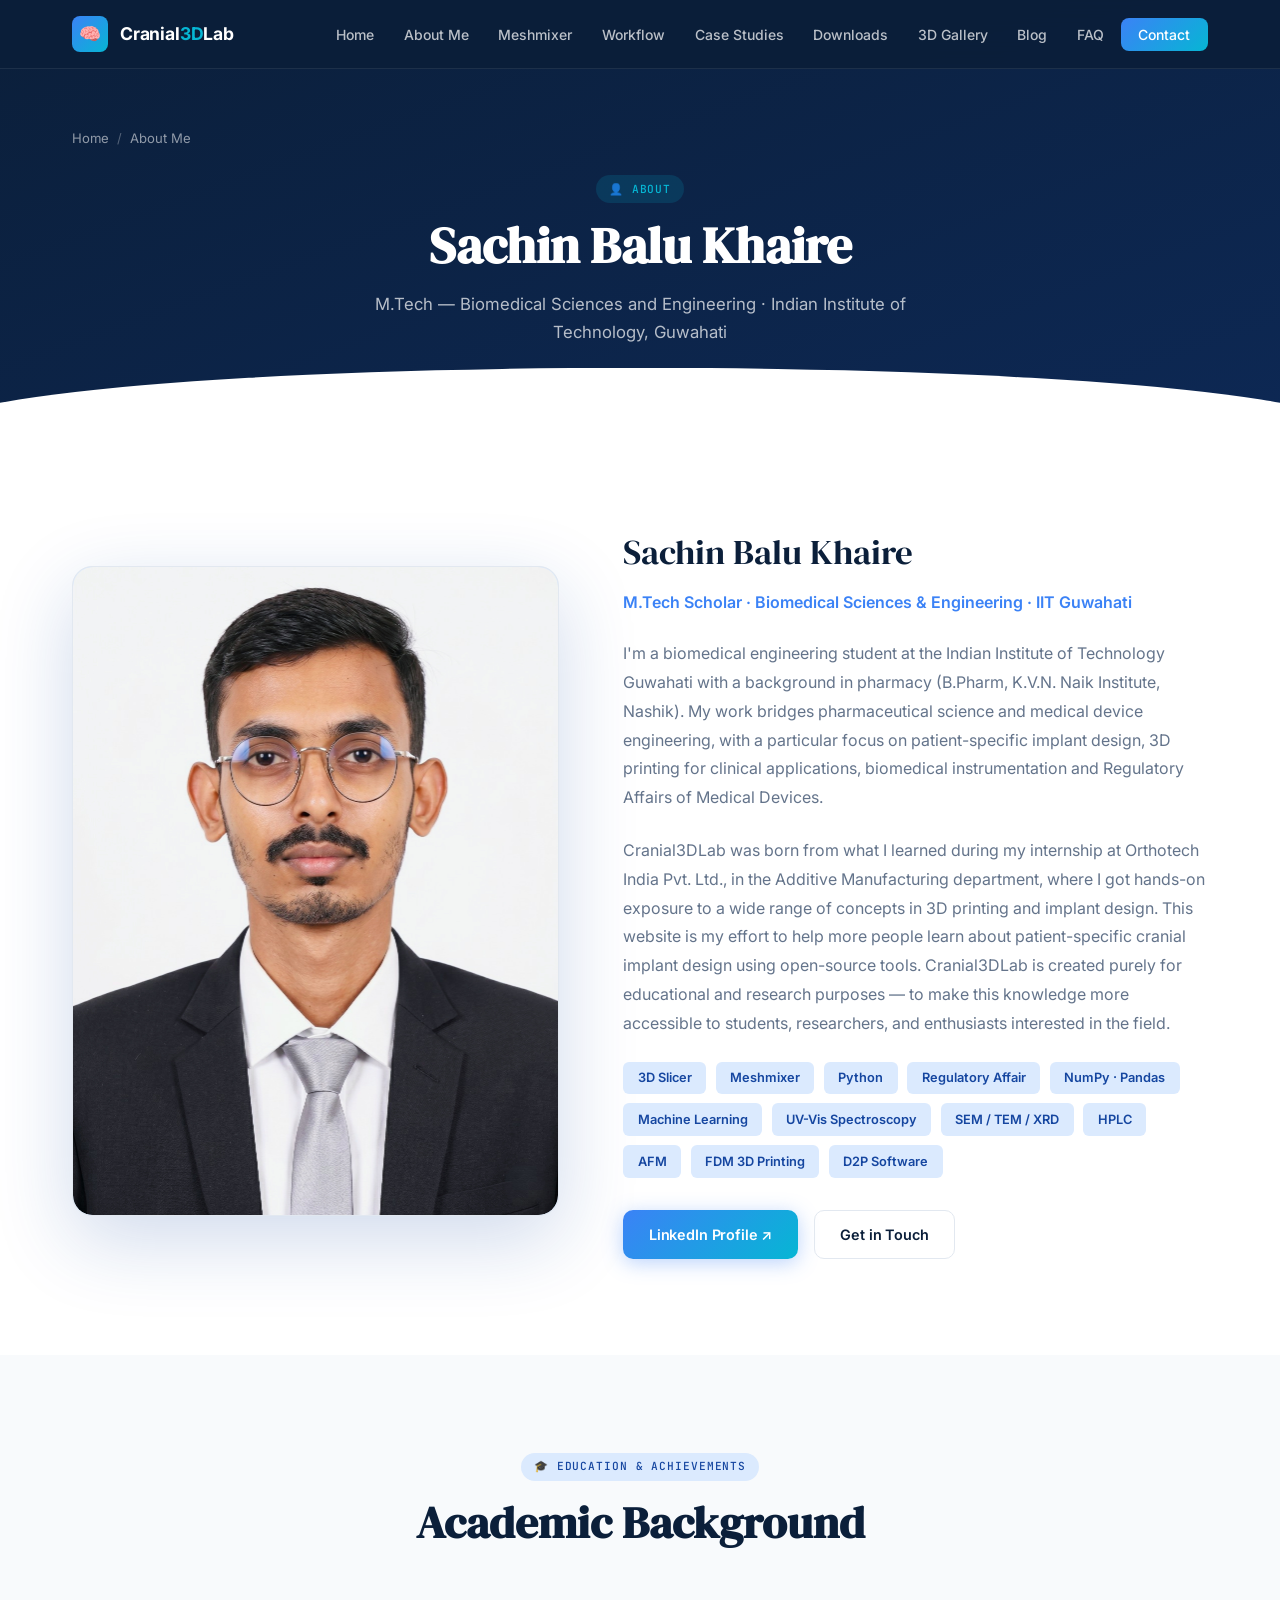
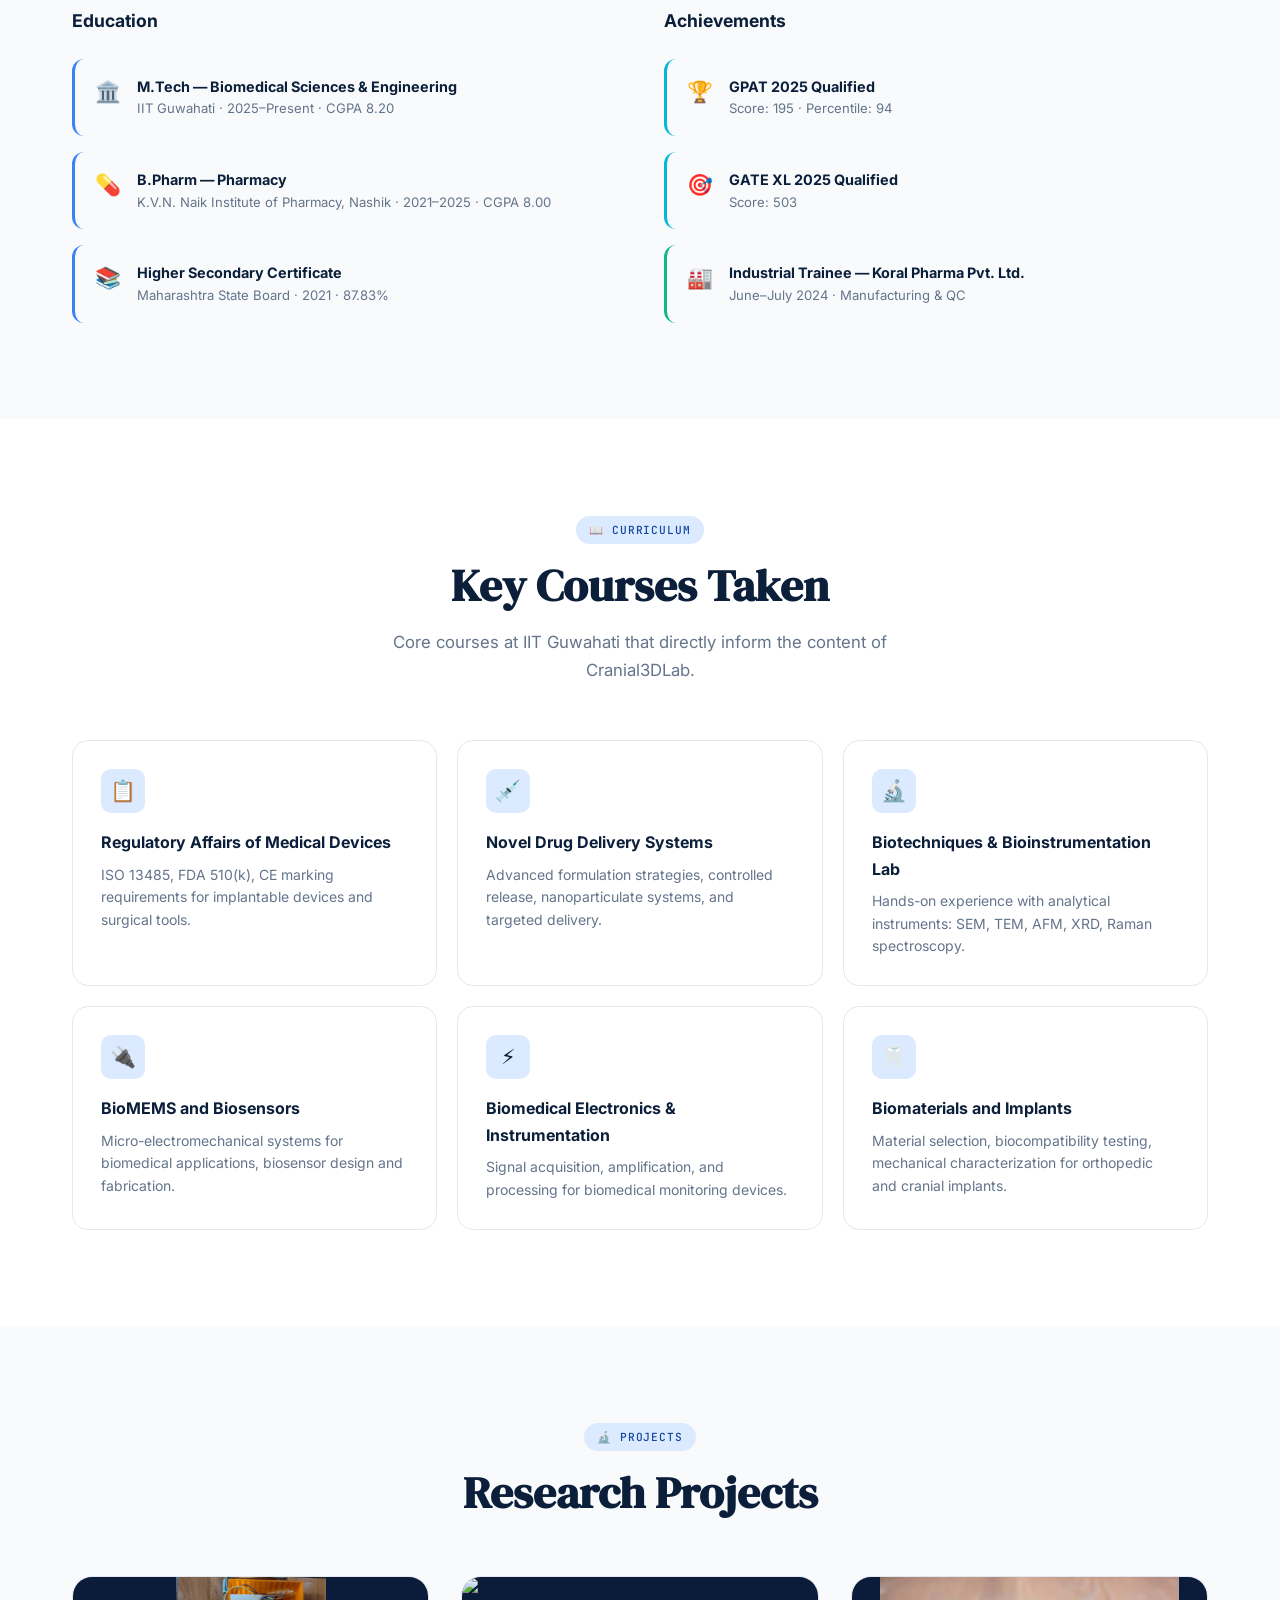
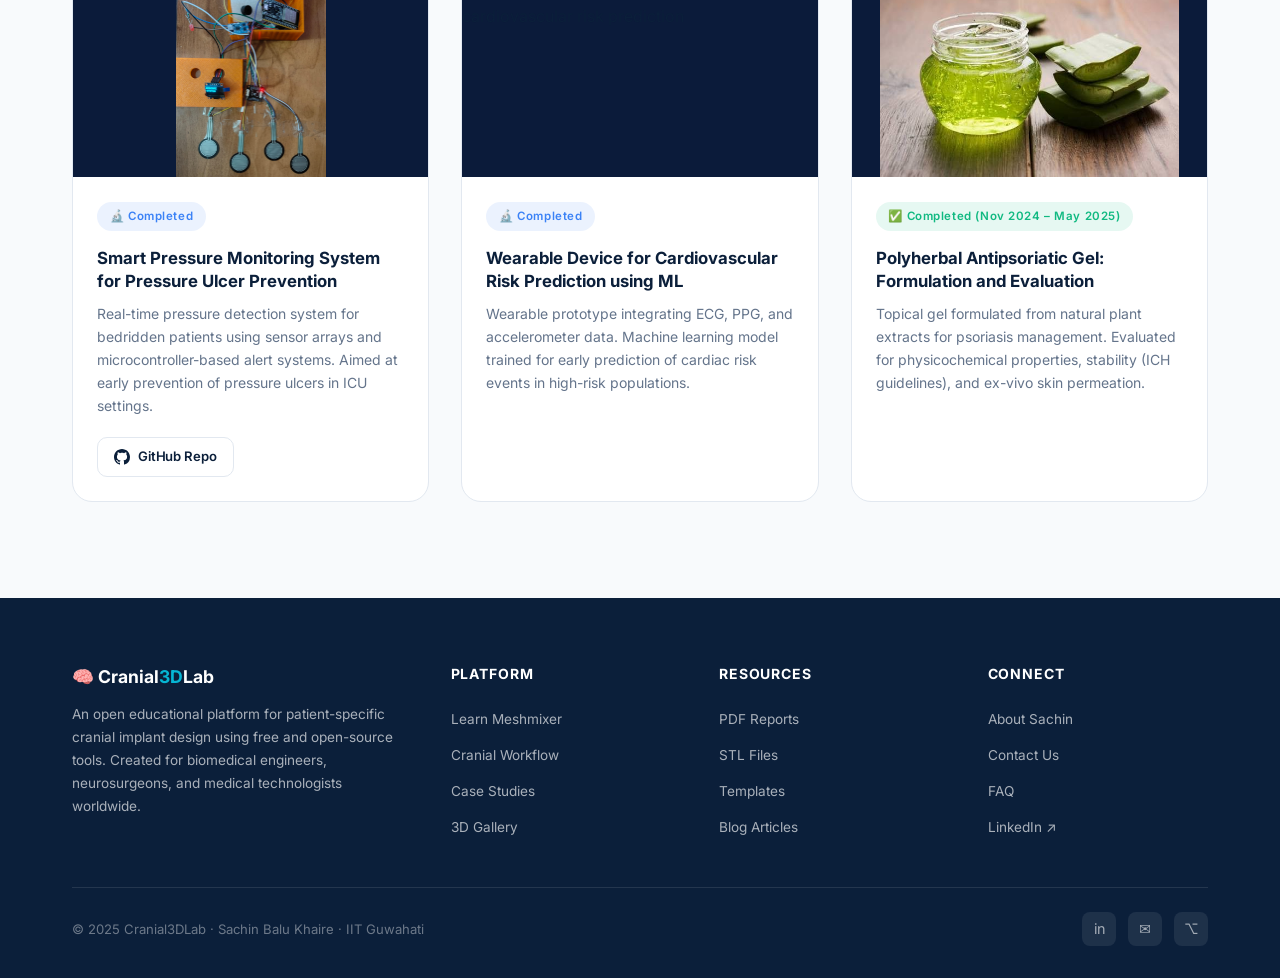
==== commit eeeb2200: "about.html" ====
--- a/about.html
+++ b/about.html
@@ -158,17 +158,23 @@
           <img src="images/Prototype image Bed.jpeg" alt="Smart Pressure Monitoring System prototype" style="width:100%;height:100%;object-fit:contain">
         </div>
         <div class="case-card__body">
-          <div class="case-card__badge" style="color:var(--sky);background:rgba(59,130,246,.1)">🔬 Ongoing</div>
+          <div class="case-card__badge" style="color:var(--sky);background:rgba(59,130,246,.1)">🔬 Completed</div>
           <div class="case-card__title">Smart Pressure Monitoring System for Pressure Ulcer Prevention</div>
           <div class="case-card__desc">Real-time pressure detection system for bedridden patients using sensor arrays and microcontroller-based alert systems. Aimed at early prevention of pressure ulcers in ICU settings.</div>
+          <div style="margin-top:1rem">
+            <a href="#" target="_blank" rel="noopener" class="btn btn--outline btn--sm" style="display:inline-flex;align-items:center;gap:.5rem">
+              <svg height="16" width="16" viewBox="0 0 16 16" fill="currentColor" aria-hidden="true"><path d="M8 0C3.58 0 0 3.58 0 8c0 3.54 2.29 6.53 5.47 7.59.4.07.55-.17.55-.38 0-.19-.01-.82-.01-1.49-2.01.37-2.53-.49-2.69-.94-.09-.23-.48-.94-.82-1.13-.28-.15-.68-.52-.01-.53.63-.01 1.08.58 1.23.82.72 1.21 1.87.87 2.33.66.07-.52.28-.87.51-1.07-1.78-.2-3.64-.89-3.64-3.95 0-.87.31-1.59.82-2.15-.08-.2-.36-1.02.08-2.12 0 0 .67-.21 2.2.82.64-.18 1.32-.27 2-.27.68 0 1.36.09 2 .27 1.53-1.04 2.2-.82 2.2-.82.44 1.1.16 1.92.08 2.12.51.56.82 1.27.82 2.15 0 3.07-1.87 3.75-3.65 3.95.29.25.54.73.54 1.48 0 1.07-.01 1.93-.01 2.2 0 .21.15.46.55.38A8.01 8.01 0 0 0 16 8c0-4.42-3.58-8-8-8z"/></svg>
+              GitHub Repo
+            </a>
+          </div>
         </div>
       </div>
       <div class="case-card reveal">
         <div class="case-card__img" style="height:200px;overflow:hidden;background:#0B1B3A">
-          <img src="images/Prototype image.jpeg" alt="Wearable device prototype for cardiovascular risk prediction" style="width:100%;height:100%;object-fit:contain">
+          <img src="images/Pro.jpeg" alt="Wearable device prototype for cardiovascular risk prediction" style="width:100%;height:100%;object-fit:contain">
         </div>
         <div class="case-card__body">
-          <div class="case-card__badge" style="color:var(--sky);background:rgba(59,130,246,.1)">🔬 Ongoing</div>
+          <div class="case-card__badge" style="color:var(--sky);background:rgba(59,130,246,.1)">🔬 Completed</div>
           <div class="case-card__title">Wearable Device for Cardiovascular Risk Prediction using ML</div>
           <div class="case-card__desc">Wearable prototype integrating ECG, PPG, and accelerometer data. Machine learning model trained for early prediction of cardiac risk events in high-risk populations.</div>
         </div>
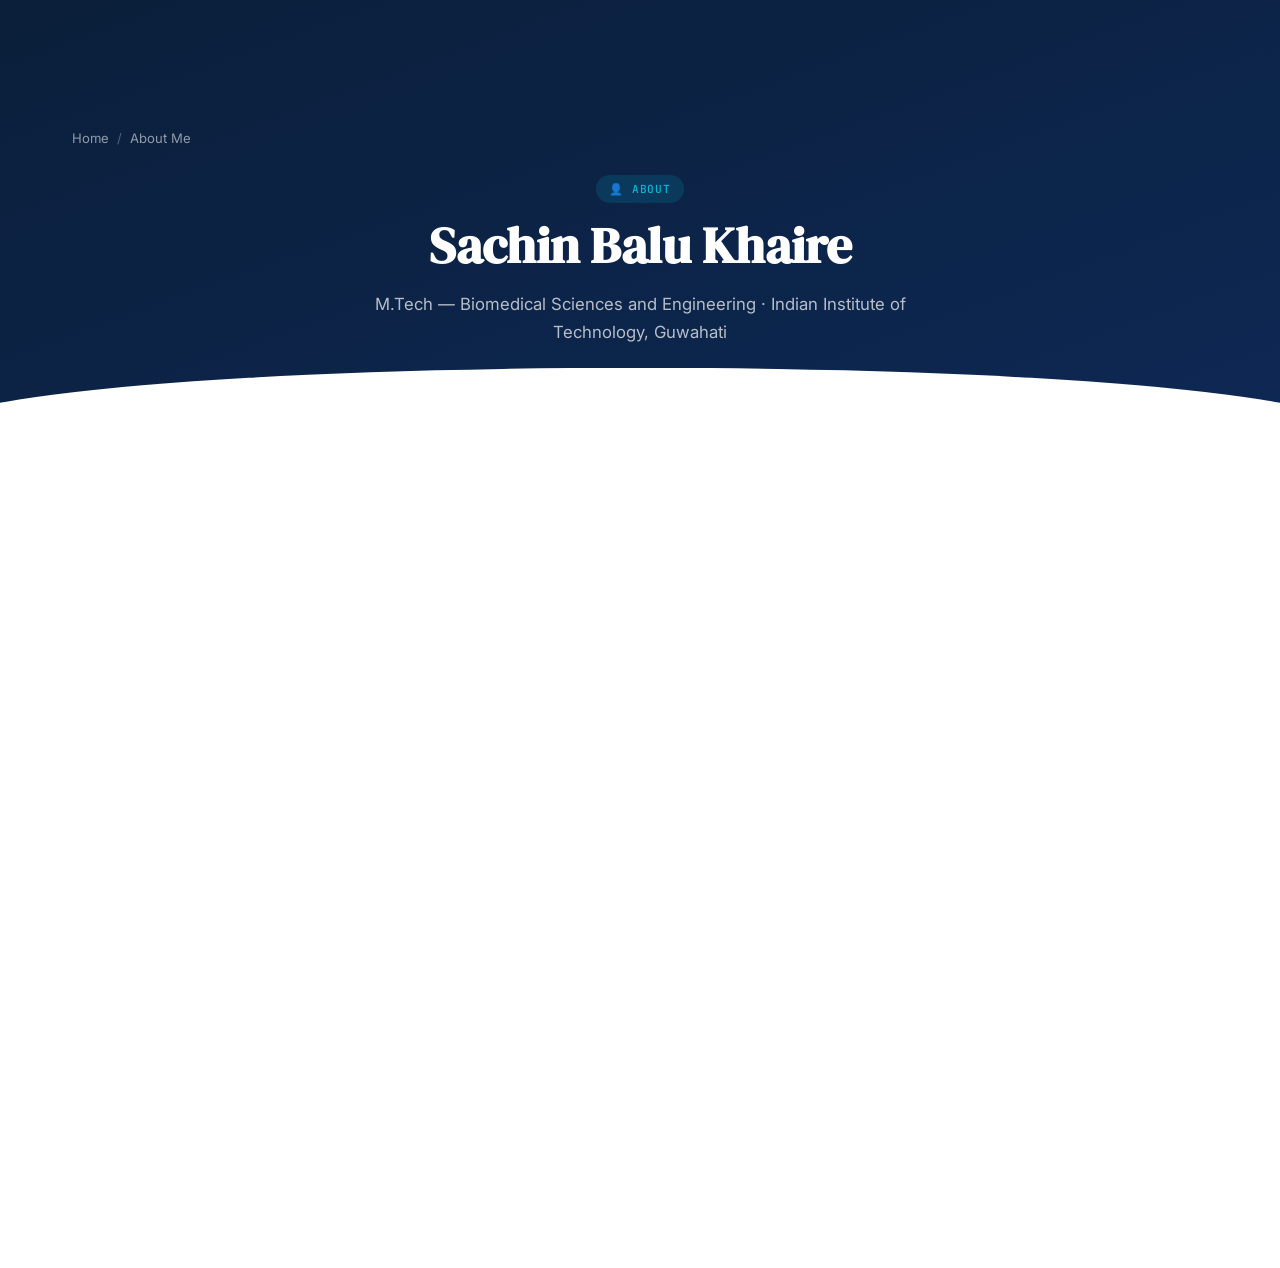
==== commit 779af899: "about.html" ====
--- a/about.html
+++ b/about.html
@@ -31,170 +31,4 @@
       <div class="reveal reveal--right">
         <div class="about__name">Sachin Balu Khaire</div>
         <div class="about__role">M.Tech Scholar · Biomedical Sciences & Engineering · IIT Guwahati</div>
-        <p class="about__bio">
-          I'm a biomedical engineering student at the Indian Institute of Technology Guwahati with a background in pharmacy (B.Pharm, K.V.N. Naik Institute, Nashik). My work bridges pharmaceutical science and medical device engineering, with a particular focus on patient-specific implant design, 3D printing for clinical applications, biomedical instrumentation and Regulatory Affairs of Medical Devices.
-        </p>
-        <p class="about__bio">
-          Cranial3DLab was born from what I learned during my internship at Orthotech India Pvt. Ltd., in the Additive Manufacturing department, where I got hands-on exposure to a wide range of concepts in 3D printing and implant design. This website is my effort to help more people learn about patient-specific cranial implant design using open-source tools. Cranial3DLab is created purely for educational and research purposes — to make this knowledge more accessible to students, researchers, and enthusiasts interested in the field.
-        </p>
-
-        <div class="skills-list">
-          <span class="skill-tag">3D Slicer</span>
-          <span class="skill-tag">Meshmixer</span>
-          <span class="skill-tag">Python</span>
-          <span class="skill-tag">Regulatory Affair</span>
-          <span class="skill-tag">NumPy · Pandas</span>
-          <span class="skill-tag">Machine Learning</span>
-          <span class="skill-tag">UV-Vis Spectroscopy</span>
-          <span class="skill-tag">SEM / TEM / XRD</span>
-          <span class="skill-tag">HPLC</span>
-          <span class="skill-tag">AFM</span>
-          <span class="skill-tag">FDM 3D Printing</span>
-          <span class="skill-tag">D2P Software</span>
-        </div>
-
-        <div style="display:flex;gap:1rem;flex-wrap:wrap">
-          <a href="https://www.linkedin.com/in/skhaire2812" target="_blank" rel="noopener" class="btn btn--primary">LinkedIn Profile ↗</a>
-          <a href="contact.html" class="btn btn--outline">Get in Touch</a>
-        </div>
-      </div>
-    </div>
-  </div>
-</section>
-
-<!-- EDUCATION & CREDENTIALS -->
-<section class="section section--alt">
-  <div class="container">
-    <div class="section-header reveal">
-      <span class="tag">🎓 Education & Achievements</span>
-      <h2>Academic Background</h2>
-    </div>
-    <div style="display:grid;grid-template-columns:1fr 1fr;gap:3rem">
-      <div class="reveal">
-        <h3 style="margin-bottom:1.5rem;font-size:1.1rem;font-weight:700">Education</h3>
-        <div class="credential-list">
-          <div class="credential">
-            <div class="credential__icon">🏛️</div>
-            <div>
-              <div class="credential__title">M.Tech — Biomedical Sciences & Engineering</div>
-              <div class="credential__sub">IIT Guwahati · 2025–Present · CGPA 8.20</div>
-            </div>
-          </div>
-          <div class="credential">
-            <div class="credential__icon">💊</div>
-            <div>
-              <div class="credential__title">B.Pharm — Pharmacy</div>
-              <div class="credential__sub">K.V.N. Naik Institute of Pharmacy, Nashik · 2021–2025 · CGPA 8.00</div>
-            </div>
-          </div>
-          <div class="credential">
-            <div class="credential__icon">📚</div>
-            <div>
-              <div class="credential__title">Higher Secondary Certificate</div>
-              <div class="credential__sub">Maharashtra State Board · 2021 · 87.83%</div>
-            </div>
-          </div>
-        </div>
-      </div>
-      <div class="reveal">
-        <h3 style="margin-bottom:1.5rem;font-size:1.1rem;font-weight:700">Achievements</h3>
-        <div class="credential-list">
-          <div class="credential" style="border-left-color:var(--accent)">
-            <div class="credential__icon">🏆</div>
-            <div>
-              <div class="credential__title">GPAT 2025 Qualified</div>
-              <div class="credential__sub">Score: 195 · Percentile: 94</div>
-            </div>
-          </div>
-          <div class="credential" style="border-left-color:var(--accent)">
-            <div class="credential__icon">🎯</div>
-            <div>
-              <div class="credential__title">GATE XL 2025 Qualified</div>
-              <div class="credential__sub">Score: 503</div>
-            </div>
-          </div>
-          <div class="credential" style="border-left-color:var(--success)">
-            <div class="credential__icon">🏭</div>
-            <div>
-              <div class="credential__title">Industrial Trainee — Koral Pharma Pvt. Ltd.</div>
-              <div class="credential__sub">June–July 2024 · Manufacturing & QC</div>
-            </div>
-          </div>
-        </div>
-      </div>
-    </div>
-  </div>
-</section>
-
-<!-- KEY COURSES -->
-<section class="section">
-  <div class="container">
-    <div class="section-header reveal">
-      <span class="tag">📖 Curriculum</span>
-      <h2>Key Courses Taken</h2>
-      <p>Core courses at IIT Guwahati that directly inform the content of Cranial3DLab.</p>
-    </div>
-    <div style="display:grid;grid-template-columns:repeat(auto-fill,minmax(280px,1fr));gap:1.25rem">
-      <div class="module-card reveal"><div class="module-card__icon">📋</div><div class="module-card__title">Regulatory Affairs of Medical Devices</div><div class="module-card__desc">ISO 13485, FDA 510(k), CE marking requirements for implantable devices and surgical tools.</div></div>
-      <div class="module-card reveal"><div class="module-card__icon">💉</div><div class="module-card__title">Novel Drug Delivery Systems</div><div class="module-card__desc">Advanced formulation strategies, controlled release, nanoparticulate systems, and targeted delivery.</div></div>
-      <div class="module-card reveal"><div class="module-card__icon">🔬</div><div class="module-card__title">Biotechniques & Bioinstrumentation Lab</div><div class="module-card__desc">Hands-on experience with analytical instruments: SEM, TEM, AFM, XRD, Raman spectroscopy.</div></div>
-      <div class="module-card reveal"><div class="module-card__icon">🔌</div><div class="module-card__title">BioMEMS and Biosensors</div><div class="module-card__desc">Micro-electromechanical systems for biomedical applications, biosensor design and fabrication.</div></div>
-      <div class="module-card reveal"><div class="module-card__icon">⚡</div><div class="module-card__title">Biomedical Electronics & Instrumentation</div><div class="module-card__desc">Signal acquisition, amplification, and processing for biomedical monitoring devices.</div></div>
-      <div class="module-card reveal"><div class="module-card__icon">🦷</div><div class="module-card__title">Biomaterials and Implants</div><div class="module-card__desc">Material selection, biocompatibility testing, mechanical characterization for orthopedic and cranial implants.</div></div>
-    </div>
-  </div>
-</section>
-
-<!-- PROJECTS -->
-<section class="section section--alt">
-  <div class="container">
-    <div class="section-header reveal">
-      <span class="tag">🔬 Projects</span>
-      <h2>Research Projects</h2>
-    </div>
-    <div class="cases-grid">
-      <div class="case-card reveal">
-        <div class="case-card__img" style="height:200px;overflow:hidden;background:#0B1B3A">
-          <img src="images/Prototype image Bed.jpeg" alt="Smart Pressure Monitoring System prototype" style="width:100%;height:100%;object-fit:contain">
-        </div>
-        <div class="case-card__body">
-          <div class="case-card__badge" style="color:var(--sky);background:rgba(59,130,246,.1)">🔬 Completed</div>
-          <div class="case-card__title">Smart Pressure Monitoring System for Pressure Ulcer Prevention</div>
-          <div class="case-card__desc">Real-time pressure detection system for bedridden patients using sensor arrays and microcontroller-based alert systems. Aimed at early prevention of pressure ulcers in ICU settings.</div>
-          <div style="margin-top:1rem">
-            <a href="#" target="_blank" rel="noopener" class="btn btn--outline btn--sm" style="display:inline-flex;align-items:center;gap:.5rem">
-              <svg height="16" width="16" viewBox="0 0 16 16" fill="currentColor" aria-hidden="true"><path d="M8 0C3.58 0 0 3.58 0 8c0 3.54 2.29 6.53 5.47 7.59.4.07.55-.17.55-.38 0-.19-.01-.82-.01-1.49-2.01.37-2.53-.49-2.69-.94-.09-.23-.48-.94-.82-1.13-.28-.15-.68-.52-.01-.53.63-.01 1.08.58 1.23.82.72 1.21 1.87.87 2.33.66.07-.52.28-.87.51-1.07-1.78-.2-3.64-.89-3.64-3.95 0-.87.31-1.59.82-2.15-.08-.2-.36-1.02.08-2.12 0 0 .67-.21 2.2.82.64-.18 1.32-.27 2-.27.68 0 1.36.09 2 .27 1.53-1.04 2.2-.82 2.2-.82.44 1.1.16 1.92.08 2.12.51.56.82 1.27.82 2.15 0 3.07-1.87 3.75-3.65 3.95.29.25.54.73.54 1.48 0 1.07-.01 1.93-.01 2.2 0 .21.15.46.55.38A8.01 8.01 0 0 0 16 8c0-4.42-3.58-8-8-8z"/></svg>
-              GitHub Repo
-            </a>
-          </div>
-        </div>
-      </div>
-      <div class="case-card reveal">
-        <div class="case-card__img" style="height:200px;overflow:hidden;background:#0B1B3A">
-          <img src="images/Pro.jpeg" alt="Wearable device prototype for cardiovascular risk prediction" style="width:100%;height:100%;object-fit:contain">
-        </div>
-        <div class="case-card__body">
-          <div class="case-card__badge" style="color:var(--sky);background:rgba(59,130,246,.1)">🔬 Completed</div>
-          <div class="case-card__title">Wearable Device for Cardiovascular Risk Prediction using ML</div>
-          <div class="case-card__desc">Wearable prototype integrating ECG, PPG, and accelerometer data. Machine learning model trained for early prediction of cardiac risk events in high-risk populations.</div>
-        </div>
-      </div>
-      <div class="case-card reveal">
-        <div class="case-card__img" style="height:200px;overflow:hidden;background:#0B1B3A">
-          <img src="images/aloe.jfif" alt="Polyherbal antipsoriatic gel formulation" style="width:100%;height:100%;object-fit:contain">
-        </div>
-        <div class="case-card__body">
-          <div class="case-card__badge">✅ Completed (Nov 2024 – May 2025)</div>
-          <div class="case-card__title">Polyherbal Antipsoriatic Gel: Formulation and Evaluation</div>
-          <div class="case-card__desc">Topical gel formulated from natural plant extracts for psoriasis management. Evaluated for physicochemical properties, stability (ICH guidelines), and ex-vivo skin permeation.</div>
-        </div>
-      </div>
-    </div>
-  </div>
-</section>
-
-<div id="footer"></div>
-<script src="js/components.js"></script>
-<script src="js/main.js"></script>
-</body>
-</html>
+        <p class="about
--- a/css/style.css
+++ b/css/style.css
@@ -795,3 +795,7 @@
   list-style: none;
   padding-left: 0;
 }
+.workflow-steps::before,
+.workflow-steps::after {
+  display: none !important;
+}
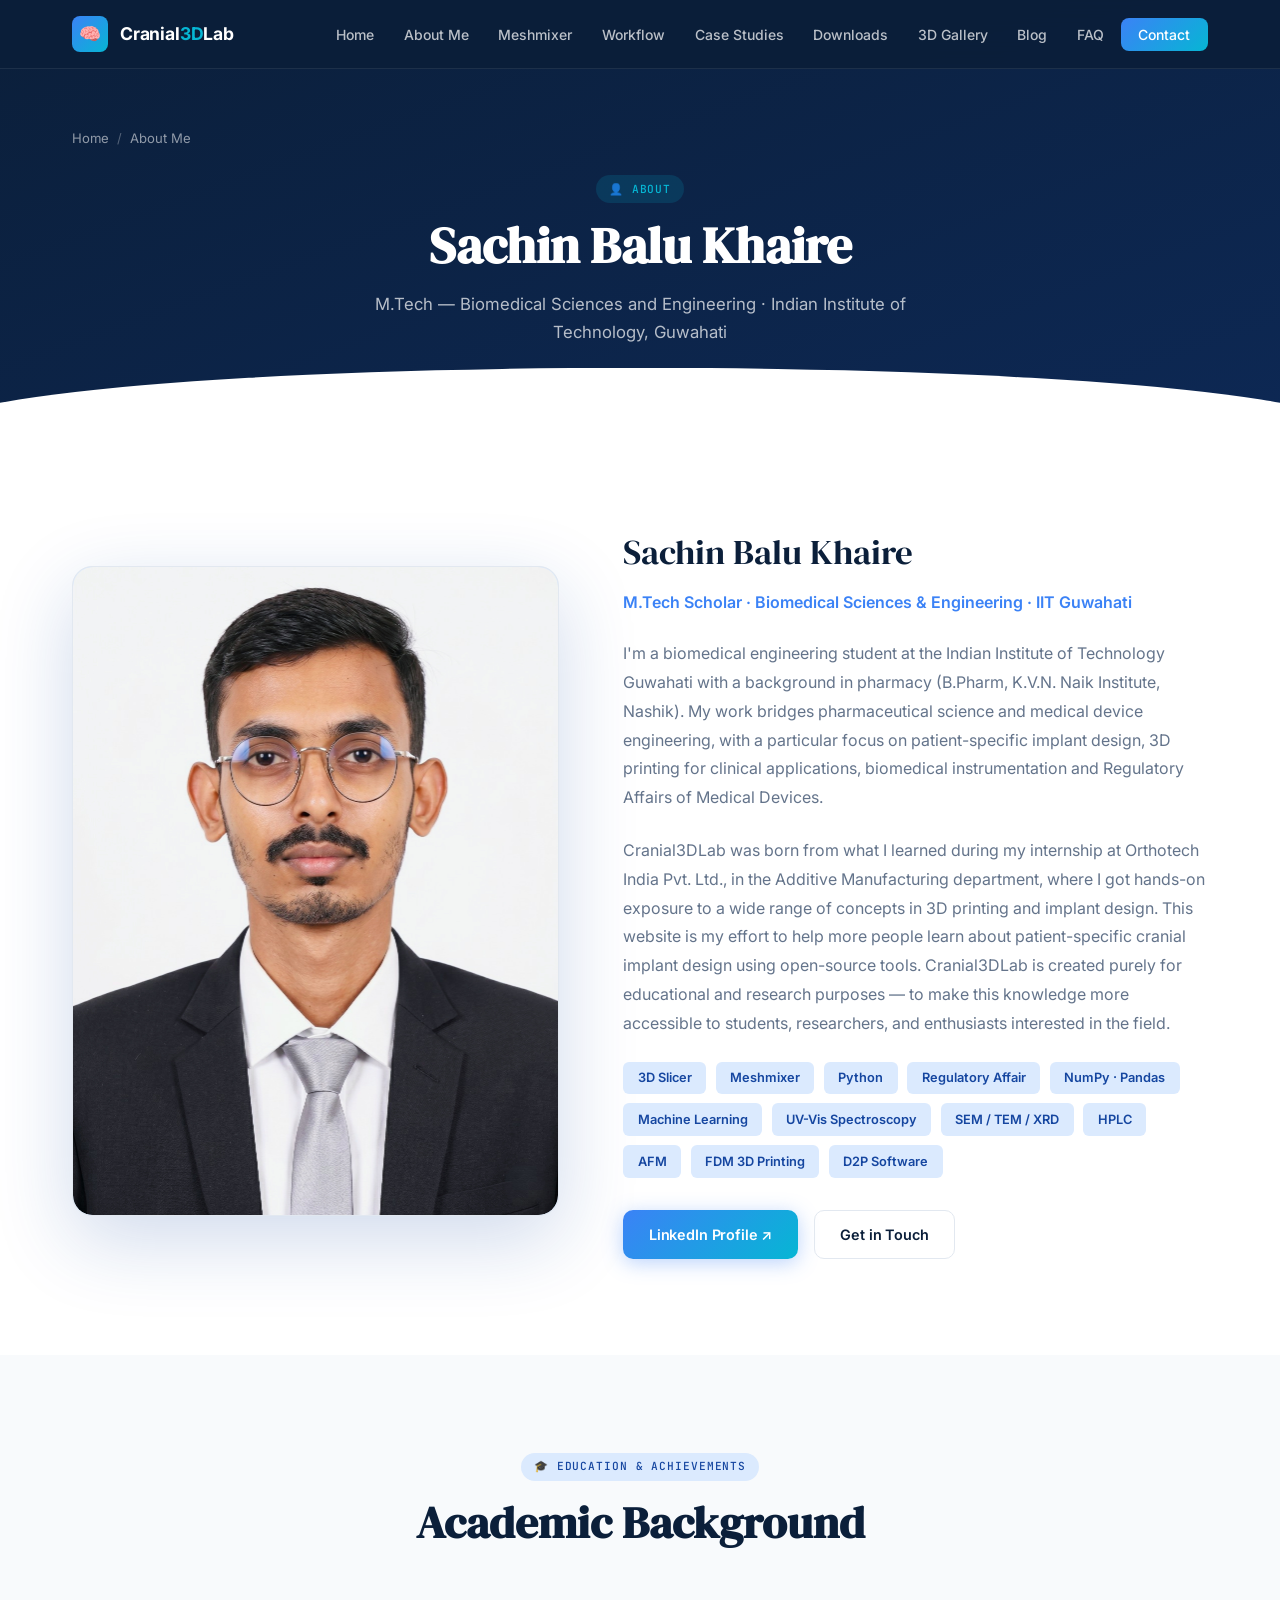
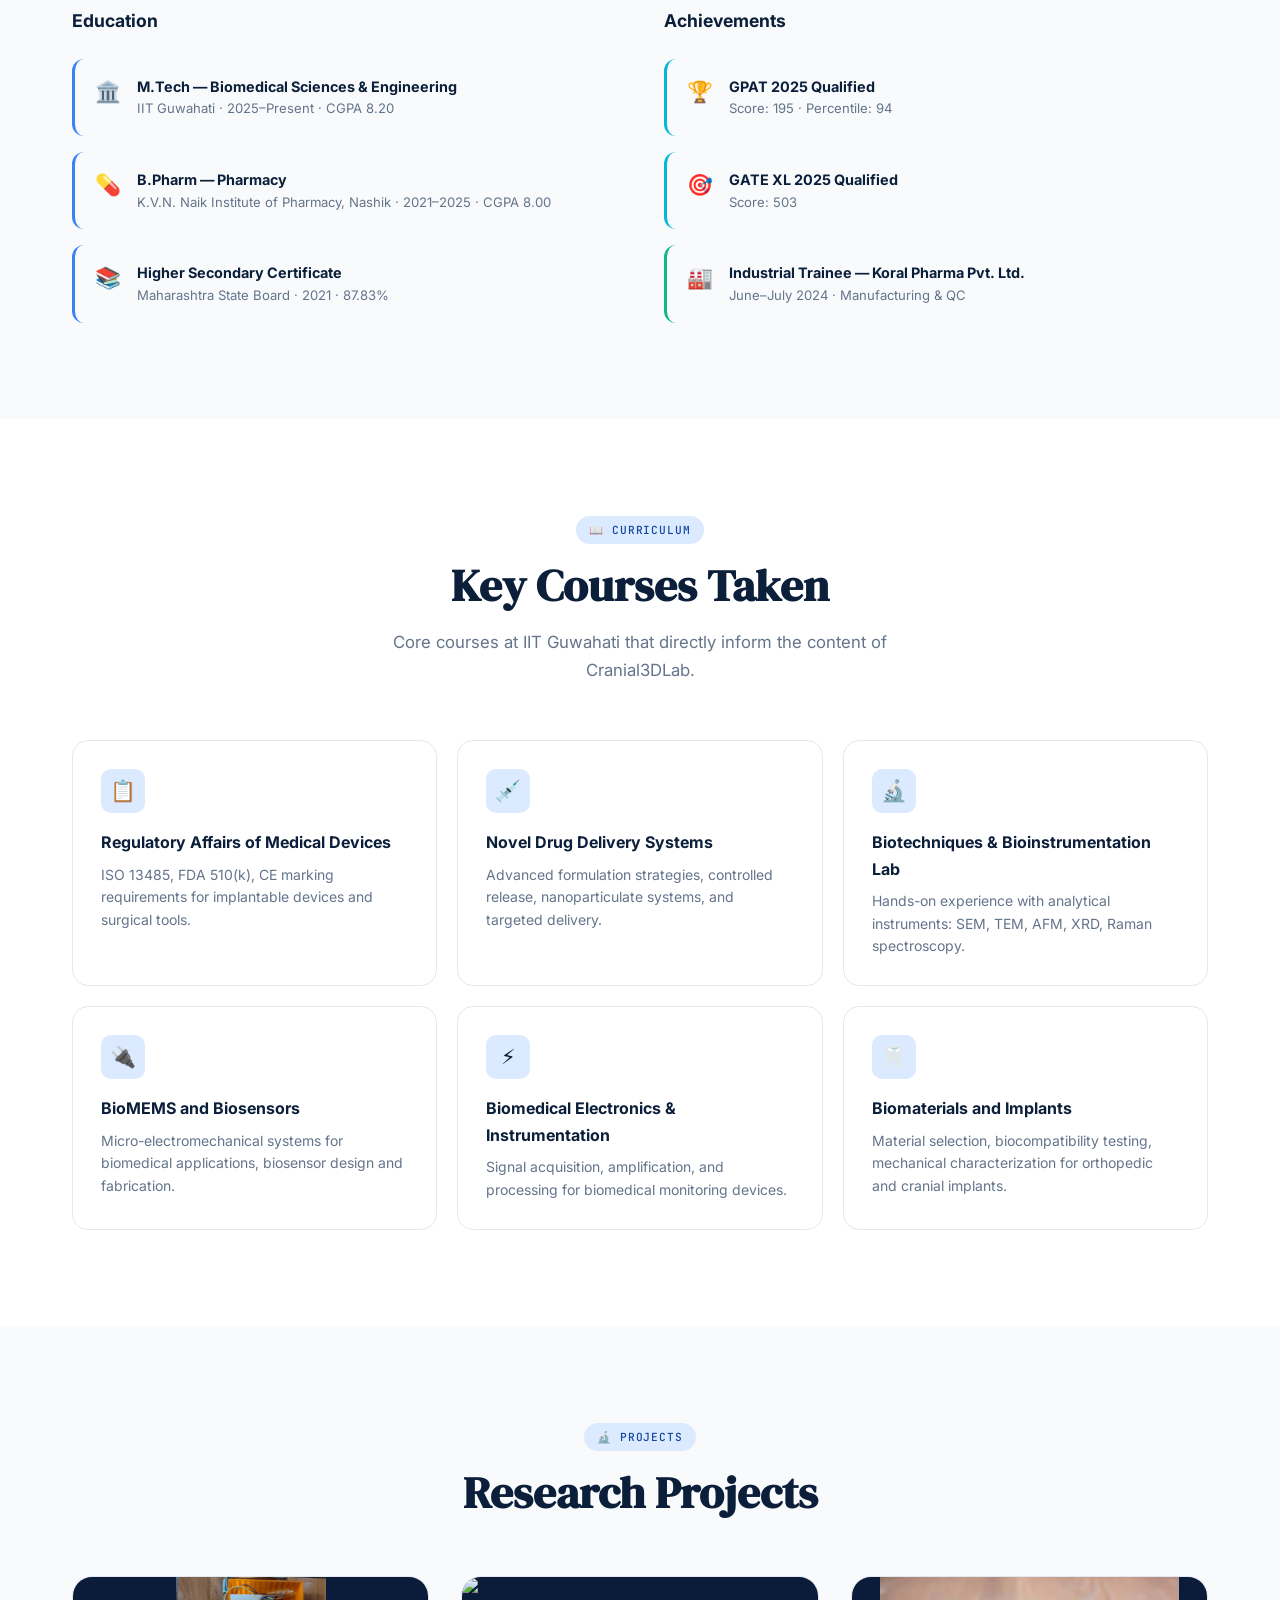
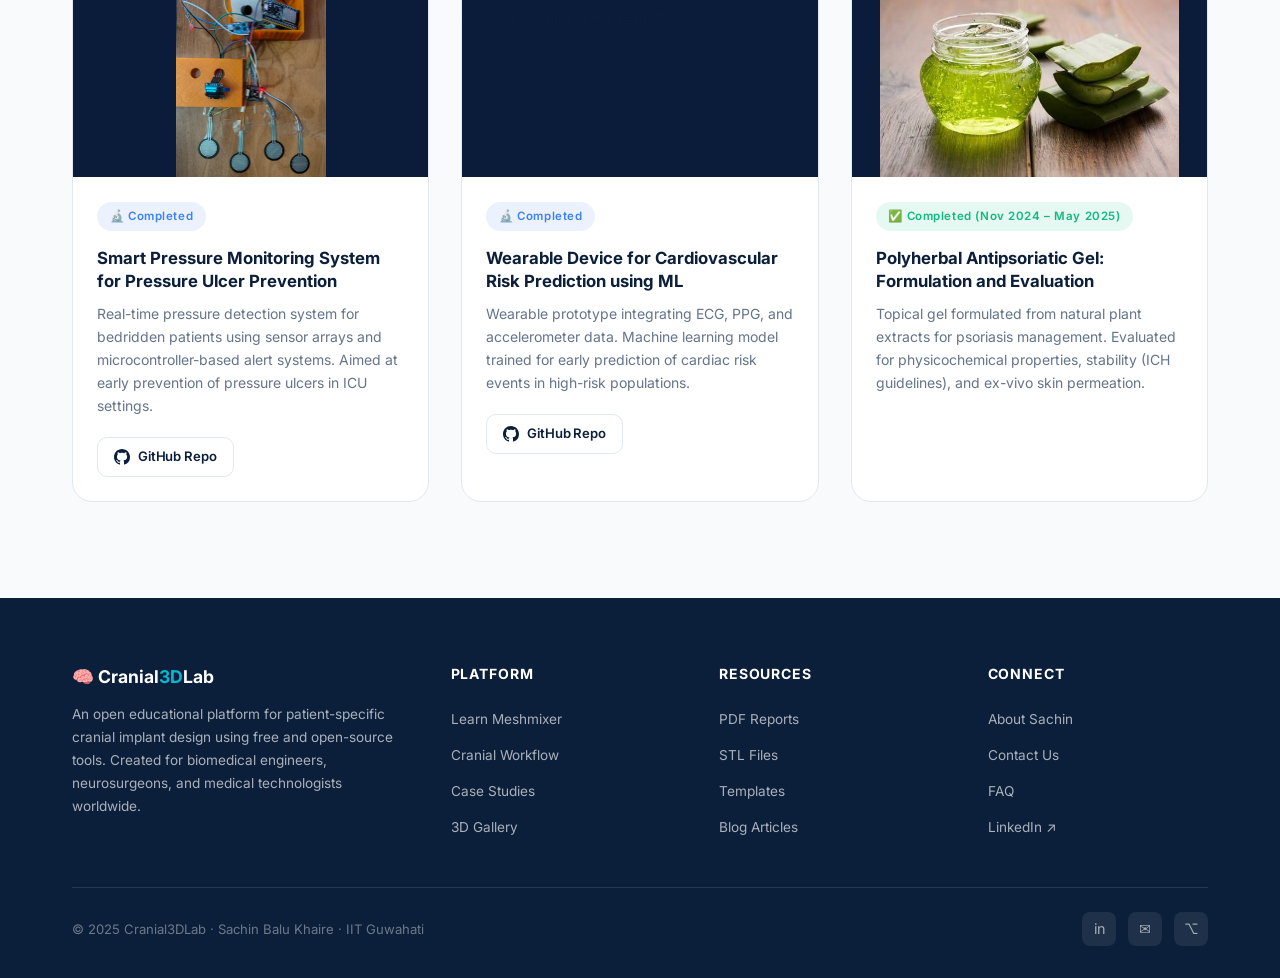
==== commit 16ce2636: "about.html" ====
--- a/about.html
+++ b/about.html
@@ -31,4 +31,176 @@
       <div class="reveal reveal--right">
         <div class="about__name">Sachin Balu Khaire</div>
         <div class="about__role">M.Tech Scholar · Biomedical Sciences & Engineering · IIT Guwahati</div>
-        <p class="about
+        <p class="about__bio">
+          I'm a biomedical engineering student at the Indian Institute of Technology Guwahati with a background in pharmacy (B.Pharm, K.V.N. Naik Institute, Nashik). My work bridges pharmaceutical science and medical device engineering, with a particular focus on patient-specific implant design, 3D printing for clinical applications, biomedical instrumentation and Regulatory Affairs of Medical Devices.
+        </p>
+        <p class="about__bio">
+          Cranial3DLab was born from what I learned during my internship at Orthotech India Pvt. Ltd., in the Additive Manufacturing department, where I got hands-on exposure to a wide range of concepts in 3D printing and implant design. This website is my effort to help more people learn about patient-specific cranial implant design using open-source tools. Cranial3DLab is created purely for educational and research purposes — to make this knowledge more accessible to students, researchers, and enthusiasts interested in the field.
+        </p>
+
+        <div class="skills-list">
+          <span class="skill-tag">3D Slicer</span>
+          <span class="skill-tag">Meshmixer</span>
+          <span class="skill-tag">Python</span>
+          <span class="skill-tag">Regulatory Affair</span>
+          <span class="skill-tag">NumPy · Pandas</span>
+          <span class="skill-tag">Machine Learning</span>
+          <span class="skill-tag">UV-Vis Spectroscopy</span>
+          <span class="skill-tag">SEM / TEM / XRD</span>
+          <span class="skill-tag">HPLC</span>
+          <span class="skill-tag">AFM</span>
+          <span class="skill-tag">FDM 3D Printing</span>
+          <span class="skill-tag">D2P Software</span>
+        </div>
+
+        <div style="display:flex;gap:1rem;flex-wrap:wrap">
+          <a href="https://www.linkedin.com/in/skhaire2812" target="_blank" rel="noopener" class="btn btn--primary">LinkedIn Profile ↗</a>
+          <a href="contact.html" class="btn btn--outline">Get in Touch</a>
+        </div>
+      </div>
+    </div>
+  </div>
+</section>
+
+<!-- EDUCATION & CREDENTIALS -->
+<section class="section section--alt">
+  <div class="container">
+    <div class="section-header reveal">
+      <span class="tag">🎓 Education & Achievements</span>
+      <h2>Academic Background</h2>
+    </div>
+    <div style="display:grid;grid-template-columns:1fr 1fr;gap:3rem">
+      <div class="reveal">
+        <h3 style="margin-bottom:1.5rem;font-size:1.1rem;font-weight:700">Education</h3>
+        <div class="credential-list">
+          <div class="credential">
+            <div class="credential__icon">🏛️</div>
+            <div>
+              <div class="credential__title">M.Tech — Biomedical Sciences & Engineering</div>
+              <div class="credential__sub">IIT Guwahati · 2025–Present · CGPA 8.20</div>
+            </div>
+          </div>
+          <div class="credential">
+            <div class="credential__icon">💊</div>
+            <div>
+              <div class="credential__title">B.Pharm — Pharmacy</div>
+              <div class="credential__sub">K.V.N. Naik Institute of Pharmacy, Nashik · 2021–2025 · CGPA 8.00</div>
+            </div>
+          </div>
+          <div class="credential">
+            <div class="credential__icon">📚</div>
+            <div>
+              <div class="credential__title">Higher Secondary Certificate</div>
+              <div class="credential__sub">Maharashtra State Board · 2021 · 87.83%</div>
+            </div>
+          </div>
+        </div>
+      </div>
+      <div class="reveal">
+        <h3 style="margin-bottom:1.5rem;font-size:1.1rem;font-weight:700">Achievements</h3>
+        <div class="credential-list">
+          <div class="credential" style="border-left-color:var(--accent)">
+            <div class="credential__icon">🏆</div>
+            <div>
+              <div class="credential__title">GPAT 2025 Qualified</div>
+              <div class="credential__sub">Score: 195 · Percentile: 94</div>
+            </div>
+          </div>
+          <div class="credential" style="border-left-color:var(--accent)">
+            <div class="credential__icon">🎯</div>
+            <div>
+              <div class="credential__title">GATE XL 2025 Qualified</div>
+              <div class="credential__sub">Score: 503</div>
+            </div>
+          </div>
+          <div class="credential" style="border-left-color:var(--success)">
+            <div class="credential__icon">🏭</div>
+            <div>
+              <div class="credential__title">Industrial Trainee — Koral Pharma Pvt. Ltd.</div>
+              <div class="credential__sub">June–July 2024 · Manufacturing & QC</div>
+            </div>
+          </div>
+        </div>
+      </div>
+    </div>
+  </div>
+</section>
+
+<!-- KEY COURSES -->
+<section class="section">
+  <div class="container">
+    <div class="section-header reveal">
+      <span class="tag">📖 Curriculum</span>
+      <h2>Key Courses Taken</h2>
+      <p>Core courses at IIT Guwahati that directly inform the content of Cranial3DLab.</p>
+    </div>
+    <div style="display:grid;grid-template-columns:repeat(auto-fill,minmax(280px,1fr));gap:1.25rem">
+      <div class="module-card reveal"><div class="module-card__icon">📋</div><div class="module-card__title">Regulatory Affairs of Medical Devices</div><div class="module-card__desc">ISO 13485, FDA 510(k), CE marking requirements for implantable devices and surgical tools.</div></div>
+      <div class="module-card reveal"><div class="module-card__icon">💉</div><div class="module-card__title">Novel Drug Delivery Systems</div><div class="module-card__desc">Advanced formulation strategies, controlled release, nanoparticulate systems, and targeted delivery.</div></div>
+      <div class="module-card reveal"><div class="module-card__icon">🔬</div><div class="module-card__title">Biotechniques & Bioinstrumentation Lab</div><div class="module-card__desc">Hands-on experience with analytical instruments: SEM, TEM, AFM, XRD, Raman spectroscopy.</div></div>
+      <div class="module-card reveal"><div class="module-card__icon">🔌</div><div class="module-card__title">BioMEMS and Biosensors</div><div class="module-card__desc">Micro-electromechanical systems for biomedical applications, biosensor design and fabrication.</div></div>
+      <div class="module-card reveal"><div class="module-card__icon">⚡</div><div class="module-card__title">Biomedical Electronics & Instrumentation</div><div class="module-card__desc">Signal acquisition, amplification, and processing for biomedical monitoring devices.</div></div>
+      <div class="module-card reveal"><div class="module-card__icon">🦷</div><div class="module-card__title">Biomaterials and Implants</div><div class="module-card__desc">Material selection, biocompatibility testing, mechanical characterization for orthopedic and cranial implants.</div></div>
+    </div>
+  </div>
+</section>
+
+<!-- PROJECTS -->
+<section class="section section--alt">
+  <div class="container">
+    <div class="section-header reveal">
+      <span class="tag">🔬 Projects</span>
+      <h2>Research Projects</h2>
+    </div>
+    <div class="cases-grid">
+      <div class="case-card reveal">
+        <div class="case-card__img" style="height:200px;overflow:hidden;background:#0B1B3A">
+          <img src="images/Prototype image Bed.jpeg" alt="Smart Pressure Monitoring System prototype" style="width:100%;height:100%;object-fit:contain">
+        </div>
+        <div class="case-card__body">
+          <div class="case-card__badge" style="color:var(--sky);background:rgba(59,130,246,.1)">🔬 Completed</div>
+          <div class="case-card__title">Smart Pressure Monitoring System for Pressure Ulcer Prevention</div>
+          <div class="case-card__desc">Real-time pressure detection system for bedridden patients using sensor arrays and microcontroller-based alert systems. Aimed at early prevention of pressure ulcers in ICU settings.</div>
+          <div style="margin-top:1rem">
+            <a href="https://github.com/khairesachin101-Rock/smart-bedsore-monitoring" target="_blank" rel="noopener" class="btn btn--outline btn--sm" style="display:inline-flex;align-items:center;gap:.5rem">
+              <svg height="16" width="16" viewBox="0 0 16 16" fill="currentColor" aria-hidden="true"><path d="M8 0C3.58 0 0 3.58 0 8c0 3.54 2.29 6.53 5.47 7.59.4.07.55-.17.55-.38 0-.19-.01-.82-.01-1.49-2.01.37-2.53-.49-2.69-.94-.09-.23-.48-.94-.82-1.13-.28-.15-.68-.52-.01-.53.63-.01 1.08.58 1.23.82.72 1.21 1.87.87 2.33.66.07-.52.28-.87.51-1.07-1.78-.2-3.64-.89-3.64-3.95 0-.87.31-1.59.82-2.15-.08-.2-.36-1.02.08-2.12 0 0 .67-.21 2.2.82.64-.18 1.32-.27 2-.27.68 0 1.36.09 2 .27 1.53-1.04 2.2-.82 2.2-.82.44 1.1.16 1.92.08 2.12.51.56.82 1.27.82 2.15 0 3.07-1.87 3.75-3.65 3.95.29.25.54.73.54 1.48 0 1.07-.01 1.93-.01 2.2 0 .21.15.46.55.38A8.01 8.01 0 0 0 16 8c0-4.42-3.58-8-8-8z"/></svg>
+              GitHub Repo
+            </a>
+          </div>
+        </div>
+      </div>
+      <div class="case-card reveal">
+        <div class="case-card__img" style="height:200px;overflow:hidden;background:#0B1B3A">
+          <img src="images/Pro.jpeg" alt="Wearable device prototype for cardiovascular risk prediction" style="width:100%;height:100%;object-fit:contain">
+        </div>
+        <div class="case-card__body">
+          <div class="case-card__badge" style="color:var(--sky);background:rgba(59,130,246,.1)">🔬 Completed</div>
+          <div class="case-card__title">Wearable Device for Cardiovascular Risk Prediction using ML</div>
+          <div class="case-card__desc">Wearable prototype integrating ECG, PPG, and accelerometer data. Machine learning model trained for early prediction of cardiac risk events in high-risk populations.</div>
+          <div style="margin-top:1rem">
+            <a href="https://github.com/khairesachin101-Rock/CardioGuard-Band" target="_blank" rel="noopener" class="btn btn--outline btn--sm" style="display:inline-flex;align-items:center;gap:.5rem">
+              <svg height="16" width="16" viewBox="0 0 16 16" fill="currentColor" aria-hidden="true"><path d="M8 0C3.58 0 0 3.58 0 8c0 3.54 2.29 6.53 5.47 7.59.4.07.55-.17.55-.38 0-.19-.01-.82-.01-1.49-2.01.37-2.53-.49-2.69-.94-.09-.23-.48-.94-.82-1.13-.28-.15-.68-.52-.01-.53.63-.01 1.08.58 1.23.82.72 1.21 1.87.87 2.33.66.07-.52.28-.87.51-1.07-1.78-.2-3.64-.89-3.64-3.95 0-.87.31-1.59.82-2.15-.08-.2-.36-1.02.08-2.12 0 0 .67-.21 2.2.82.64-.18 1.32-.27 2-.27.68 0 1.36.09 2 .27 1.53-1.04 2.2-.82 2.2-.82.44 1.1.16 1.92.08 2.12.51.56.82 1.27.82 2.15 0 3.07-1.87 3.75-3.65 3.95.29.25.54.73.54 1.48 0 1.07-.01 1.93-.01 2.2 0 .21.15.46.55.38A8.01 8.01 0 0 0 16 8c0-4.42-3.58-8-8-8z"/></svg>
+              GitHub Repo
+            </a>
+          </div>
+        </div>
+      </div>
+      <div class="case-card reveal">
+        <div class="case-card__img" style="height:200px;overflow:hidden;background:#0B1B3A">
+          <img src="images/aloe.jfif" alt="Polyherbal antipsoriatic gel formulation" style="width:100%;height:100%;object-fit:contain">
+        </div>
+        <div class="case-card__body">
+          <div class="case-card__badge">✅ Completed (Nov 2024 – May 2025)</div>
+          <div class="case-card__title">Polyherbal Antipsoriatic Gel: Formulation and Evaluation</div>
+          <div class="case-card__desc">Topical gel formulated from natural plant extracts for psoriasis management. Evaluated for physicochemical properties, stability (ICH guidelines), and ex-vivo skin permeation.</div>
+        </div>
+      </div>
+    </div>
+  </div>
+</section>
+
+<div id="footer"></div>
+<script src="js/components.js"></script>
+<script src="js/main.js"></script>
+</body>
+</html>
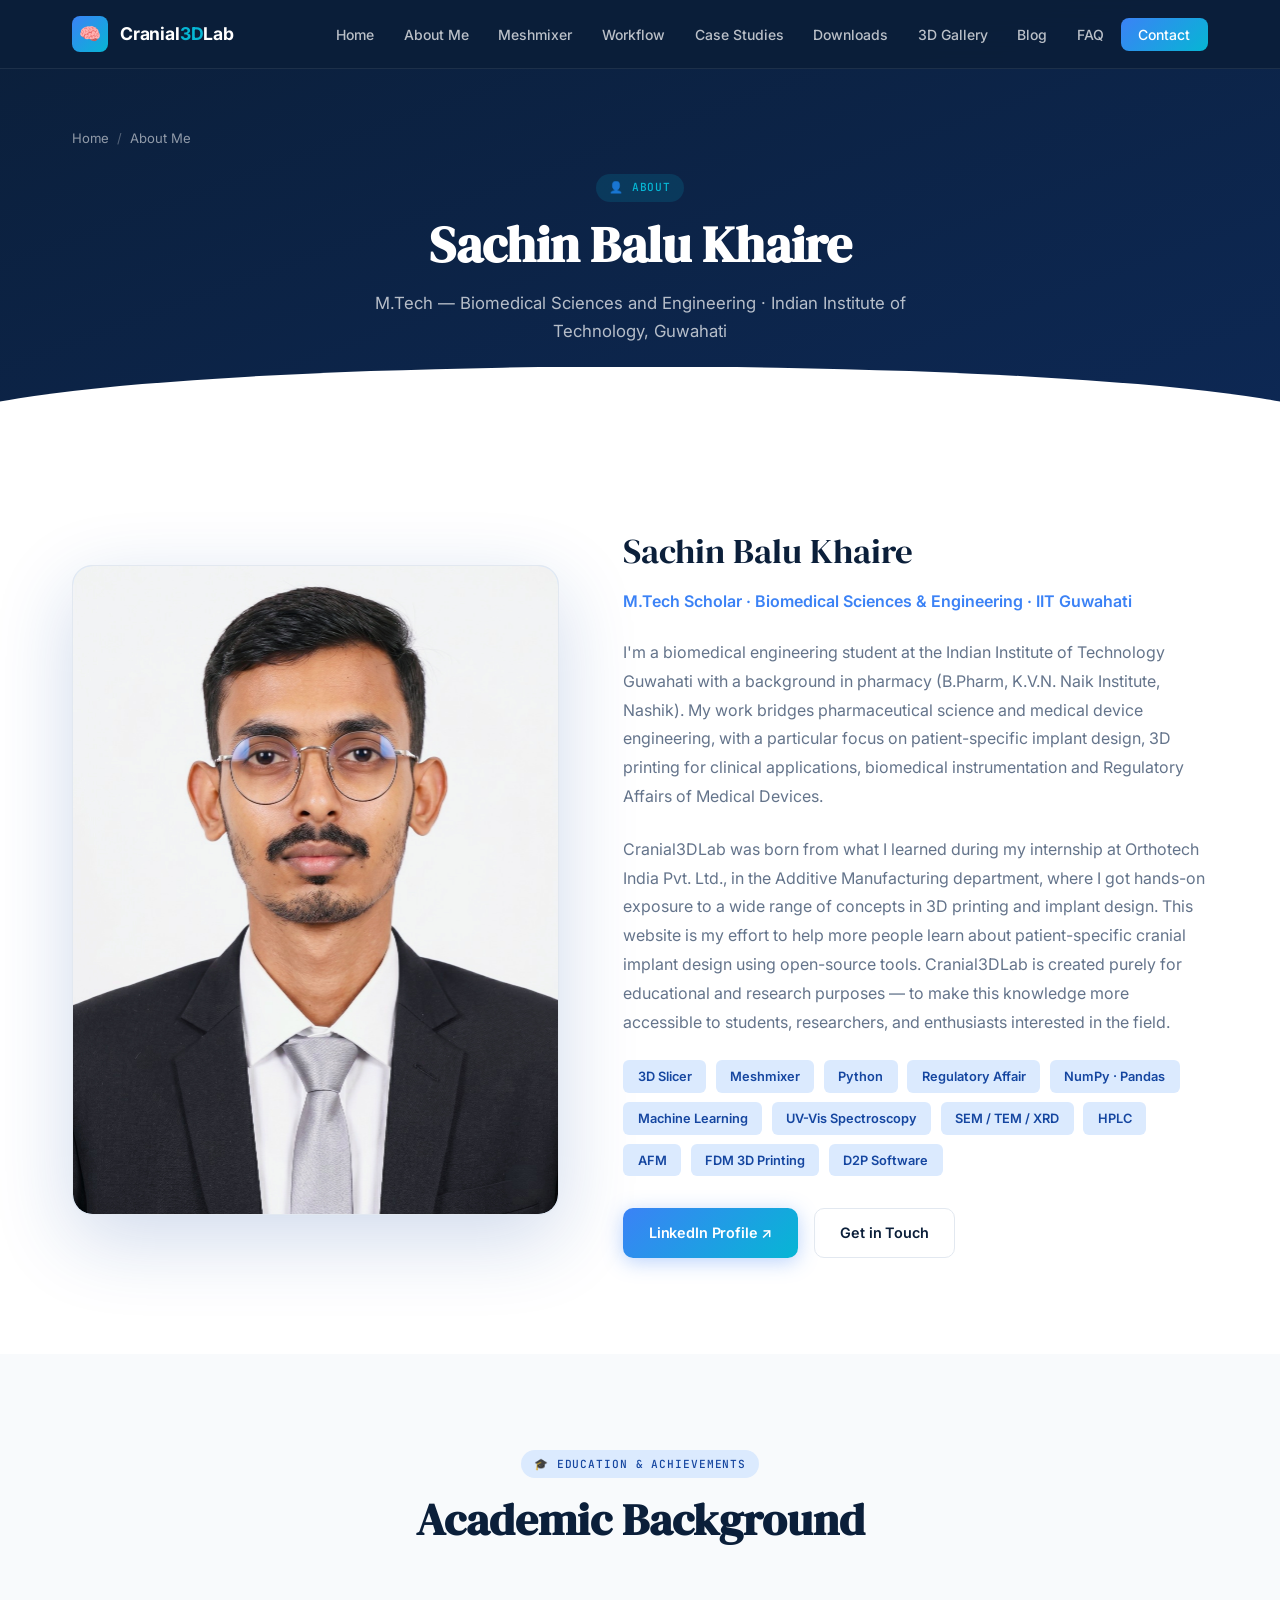
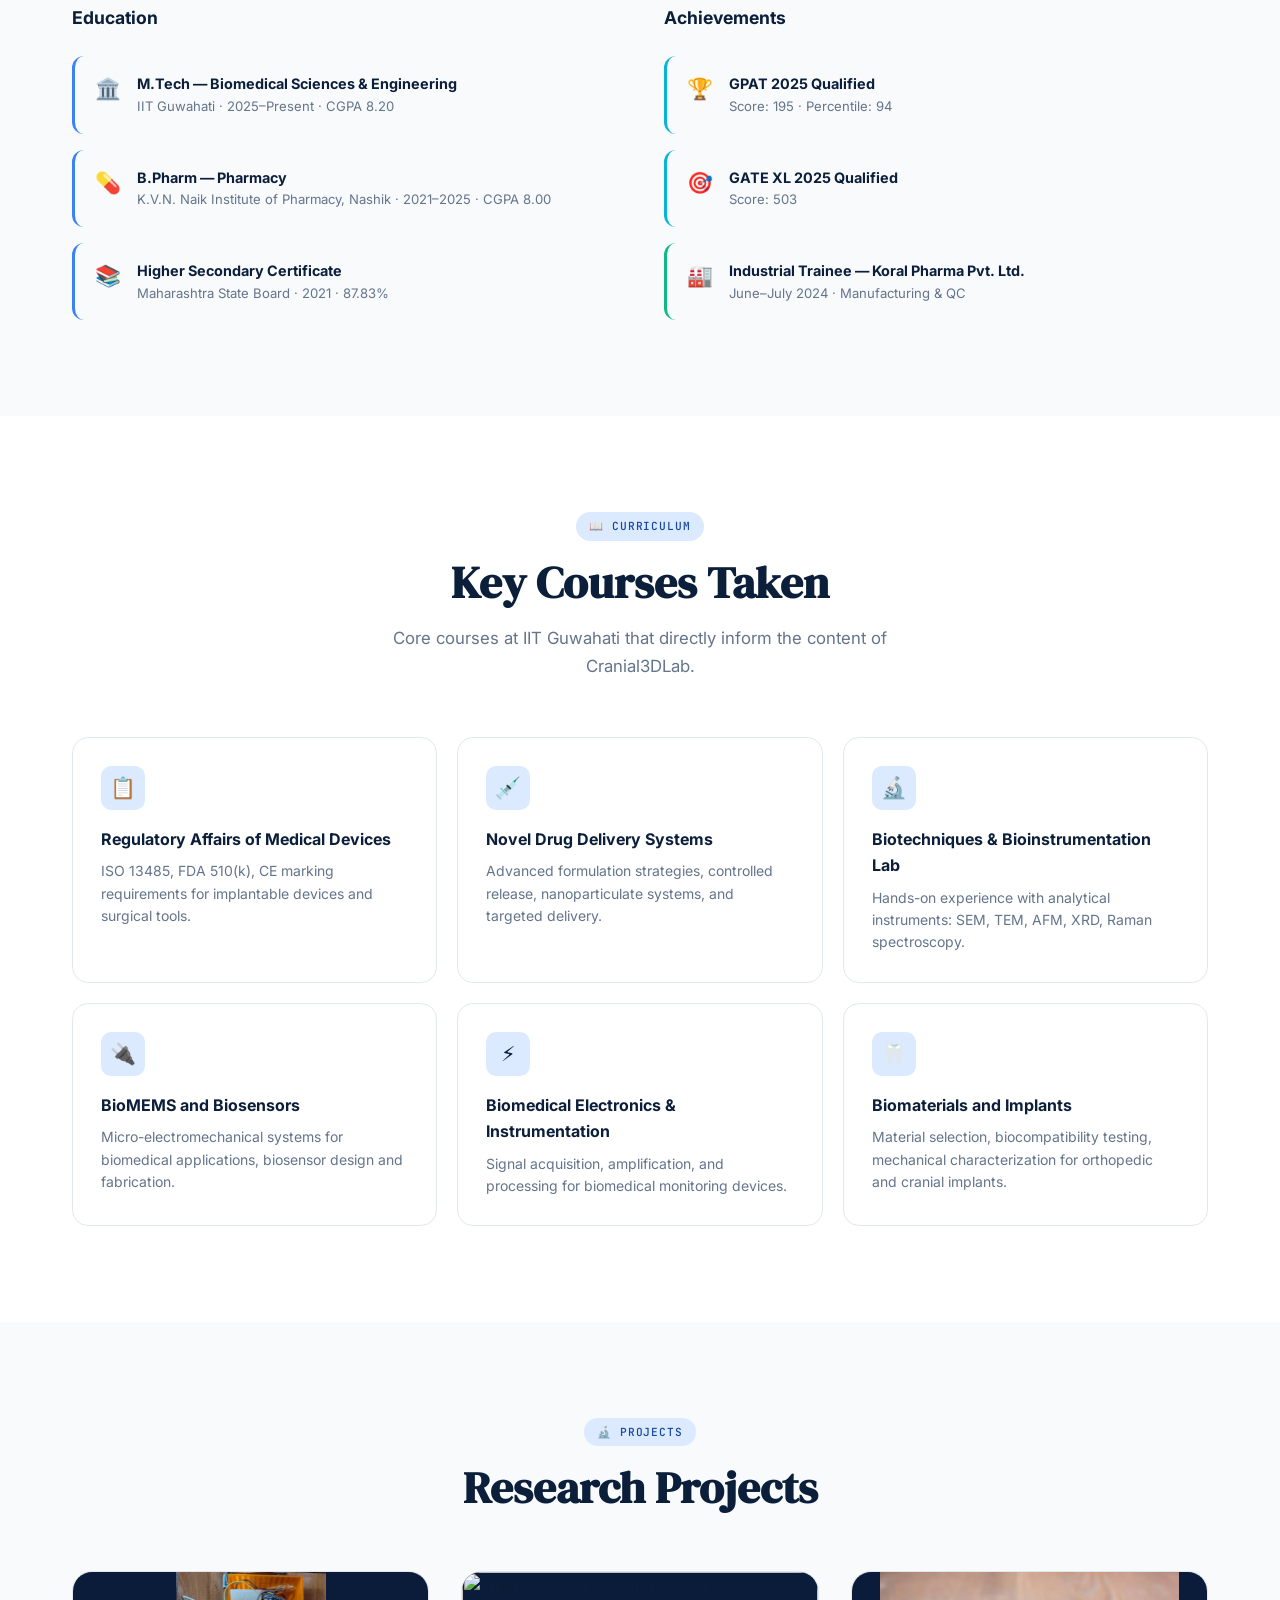
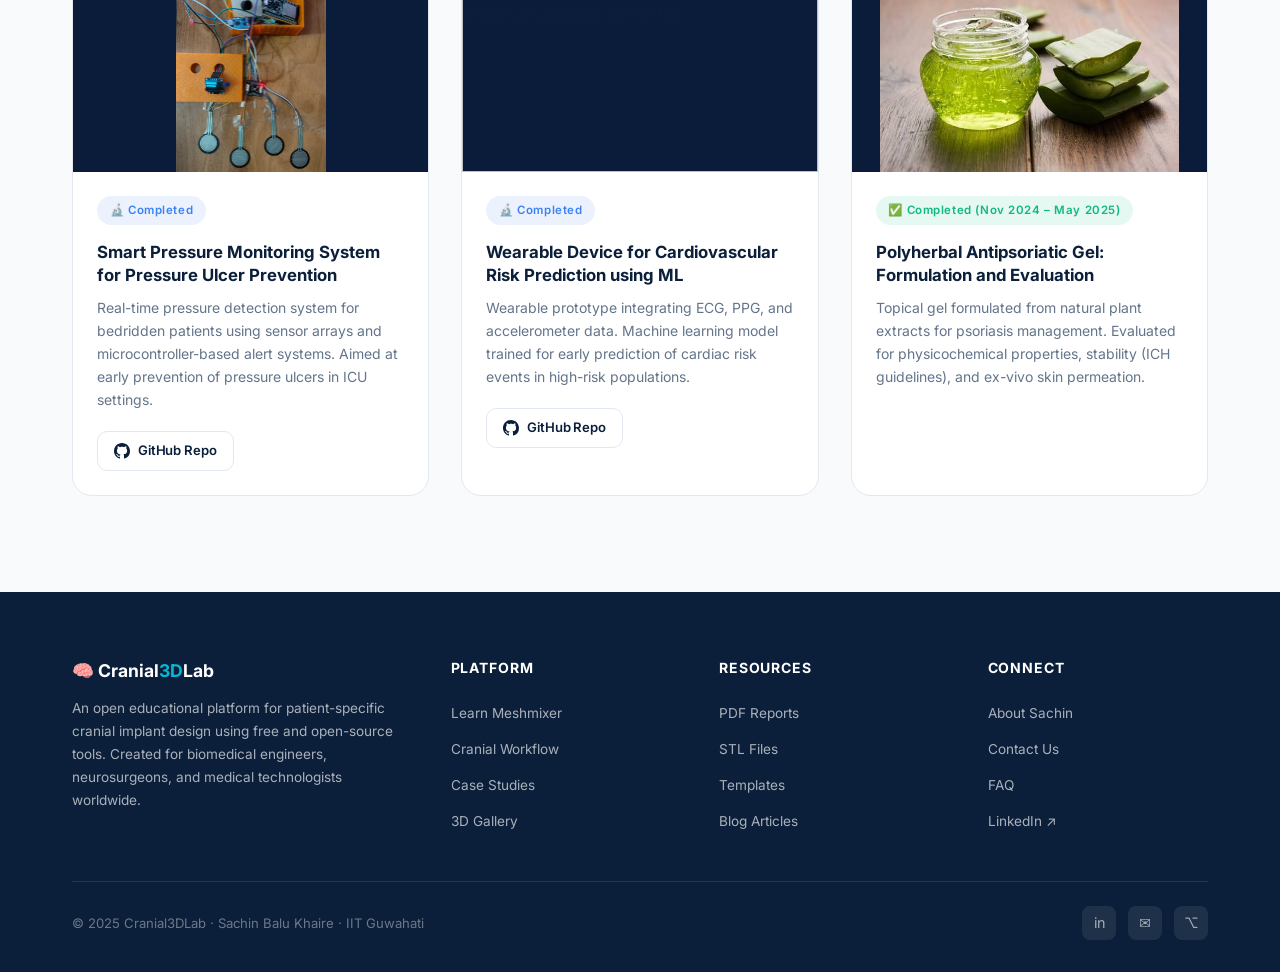
==== commit e670c4af: "about.html" ====
--- a/about.html
+++ b/about.html
@@ -1,4 +1,4 @@
-<!DOCTYPE html>
+<!DOCTYPE html
 <html lang="en">
 <head>
   <meta charset="UTF-8">
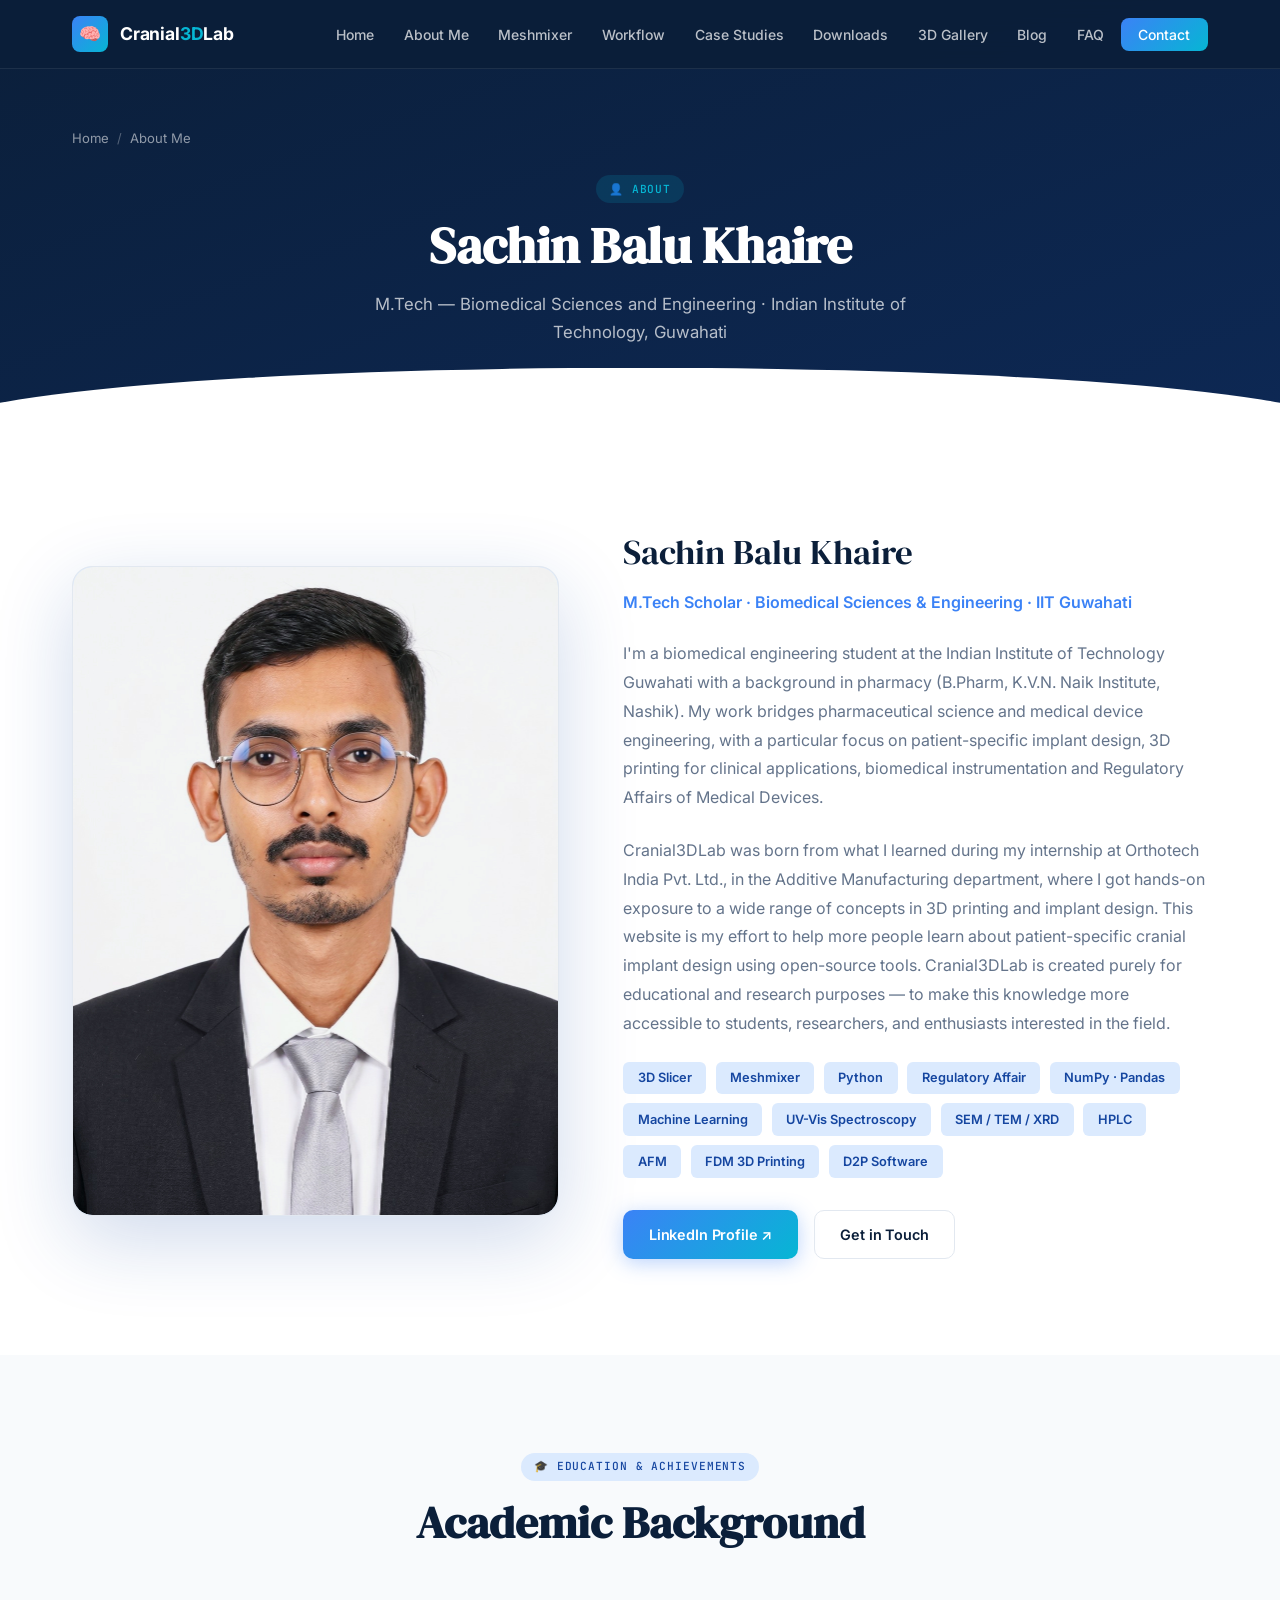
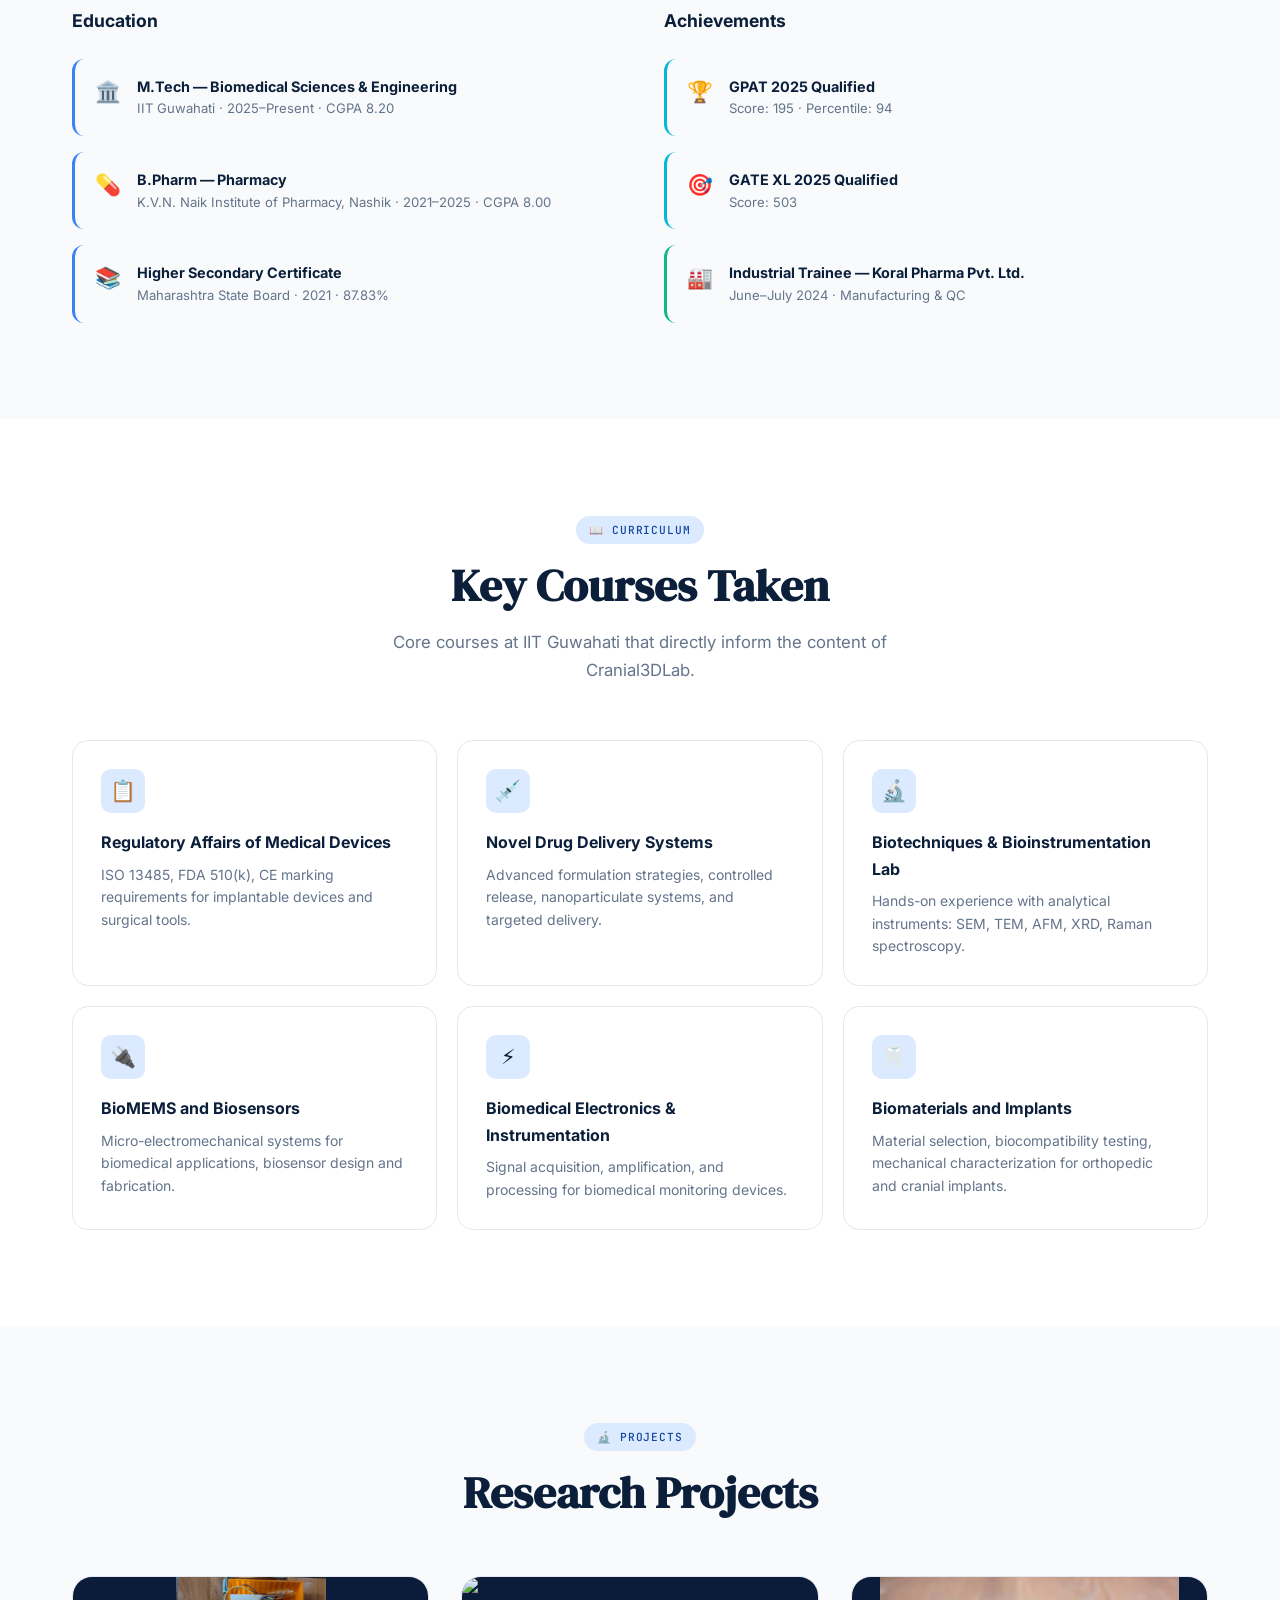
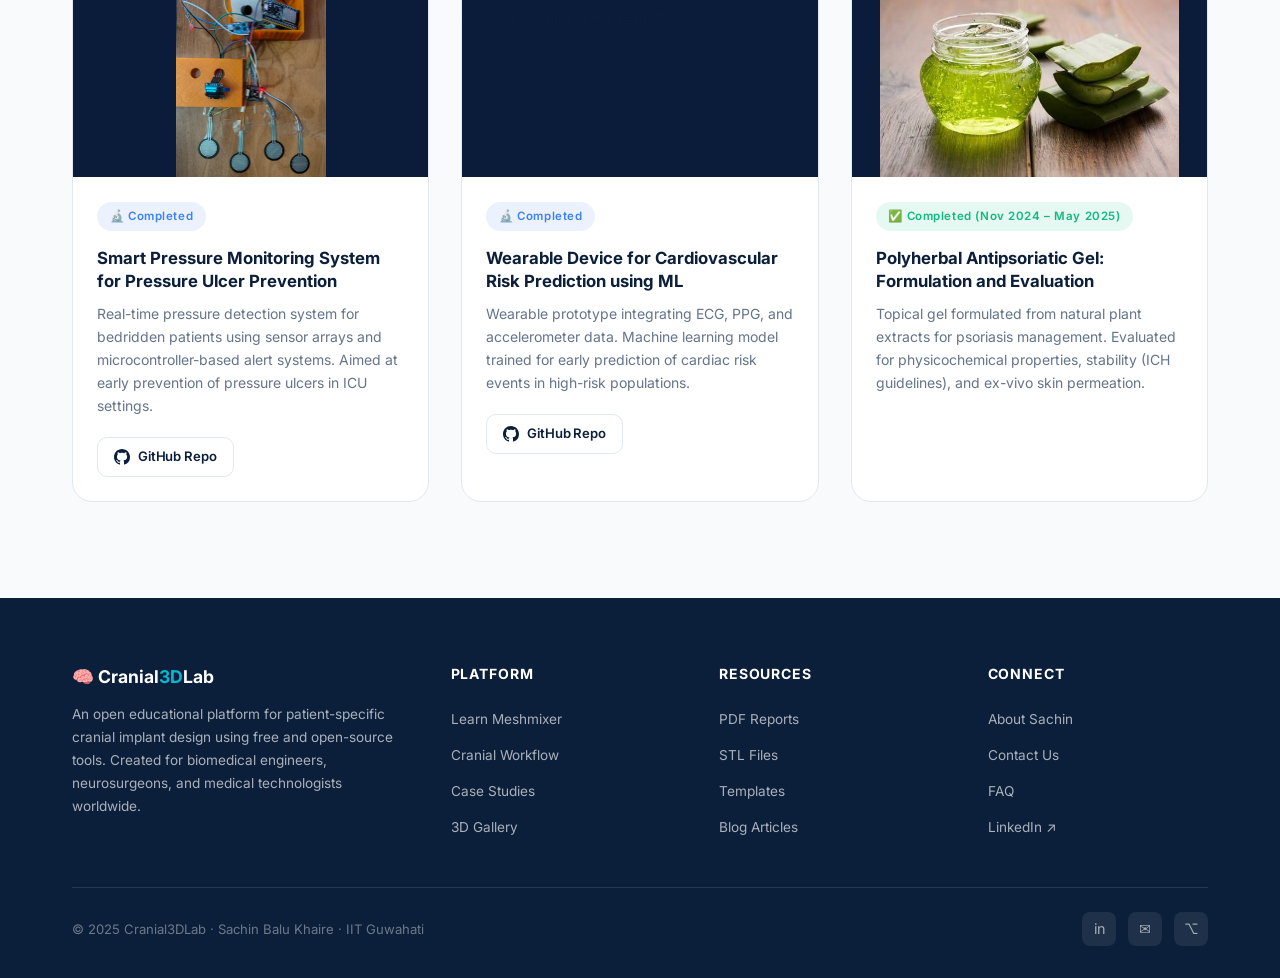
==== commit fd3bc8cd: "about.html" ====
--- a/about.html
+++ b/about.html
@@ -1,4 +1,4 @@
-<!DOCTYPE html
+<!DOCTYPE html>
 <html lang="en">
 <head>
   <meta charset="UTF-8">
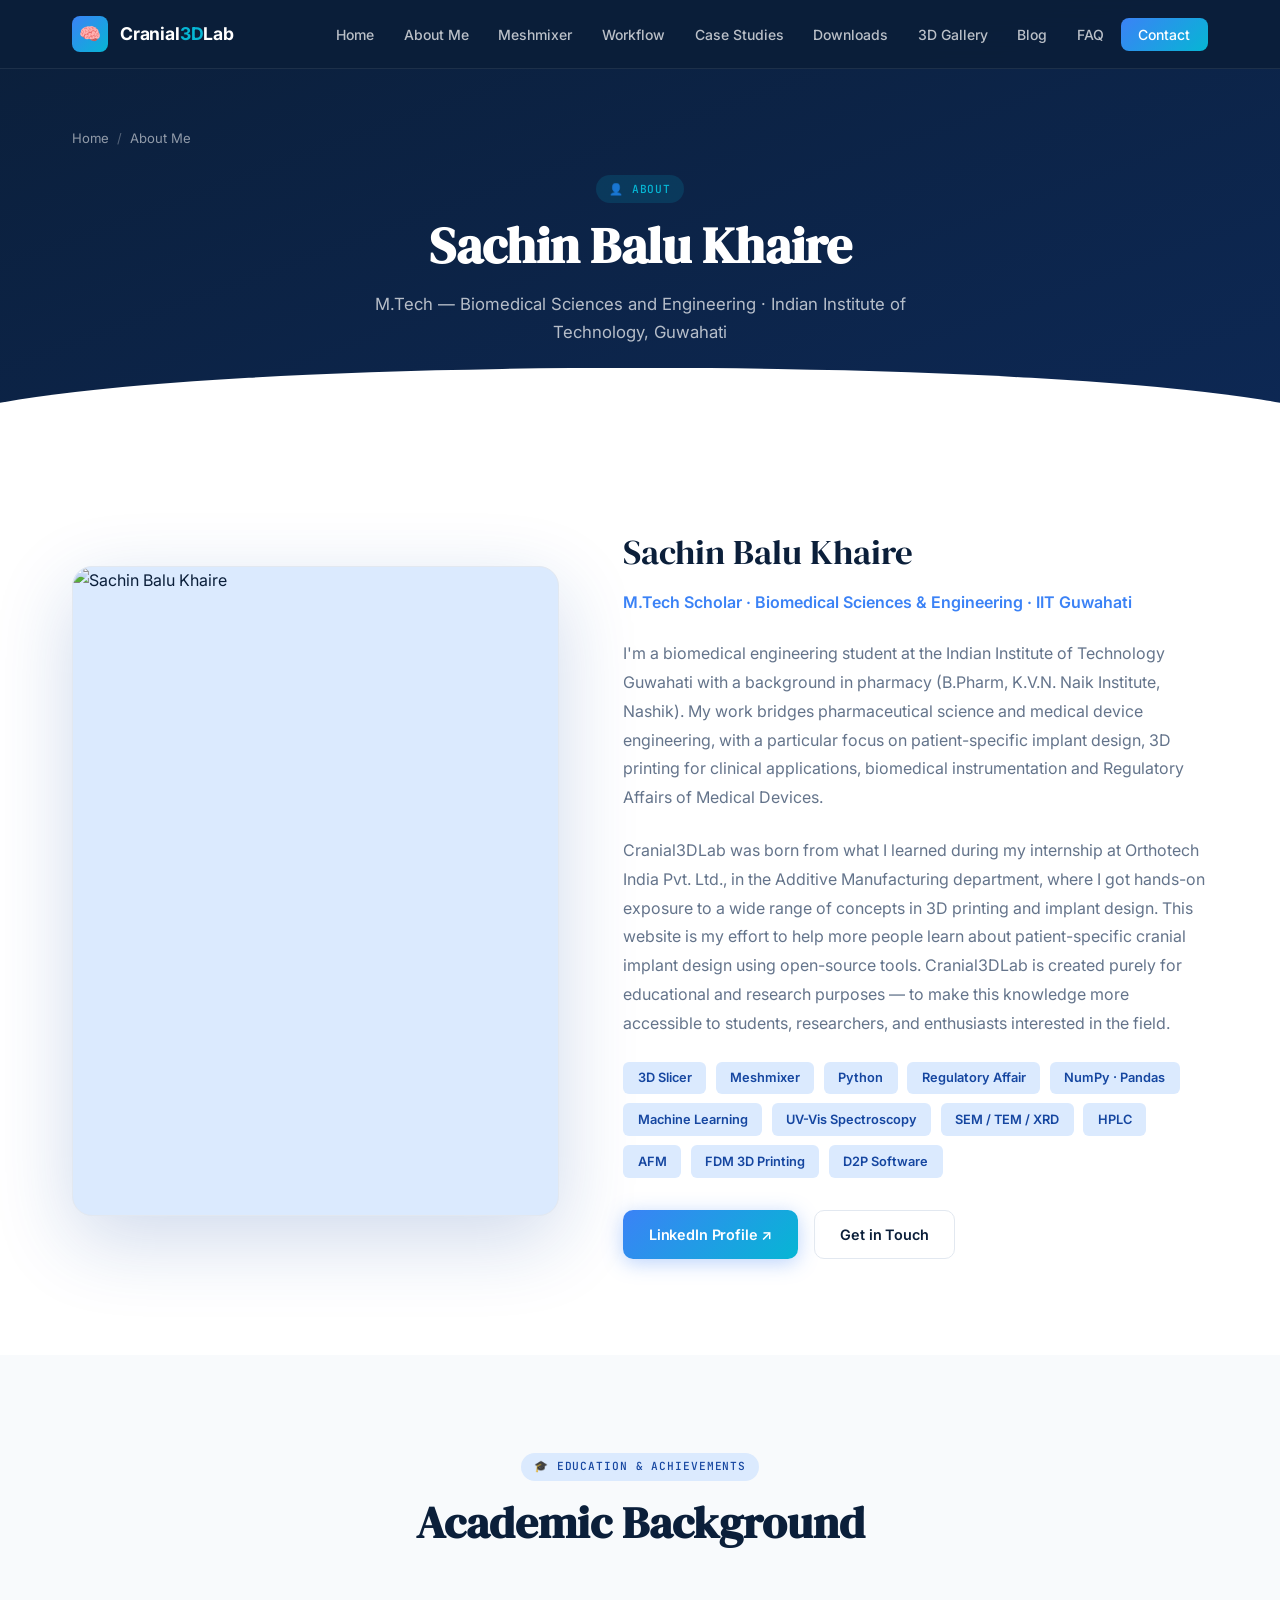
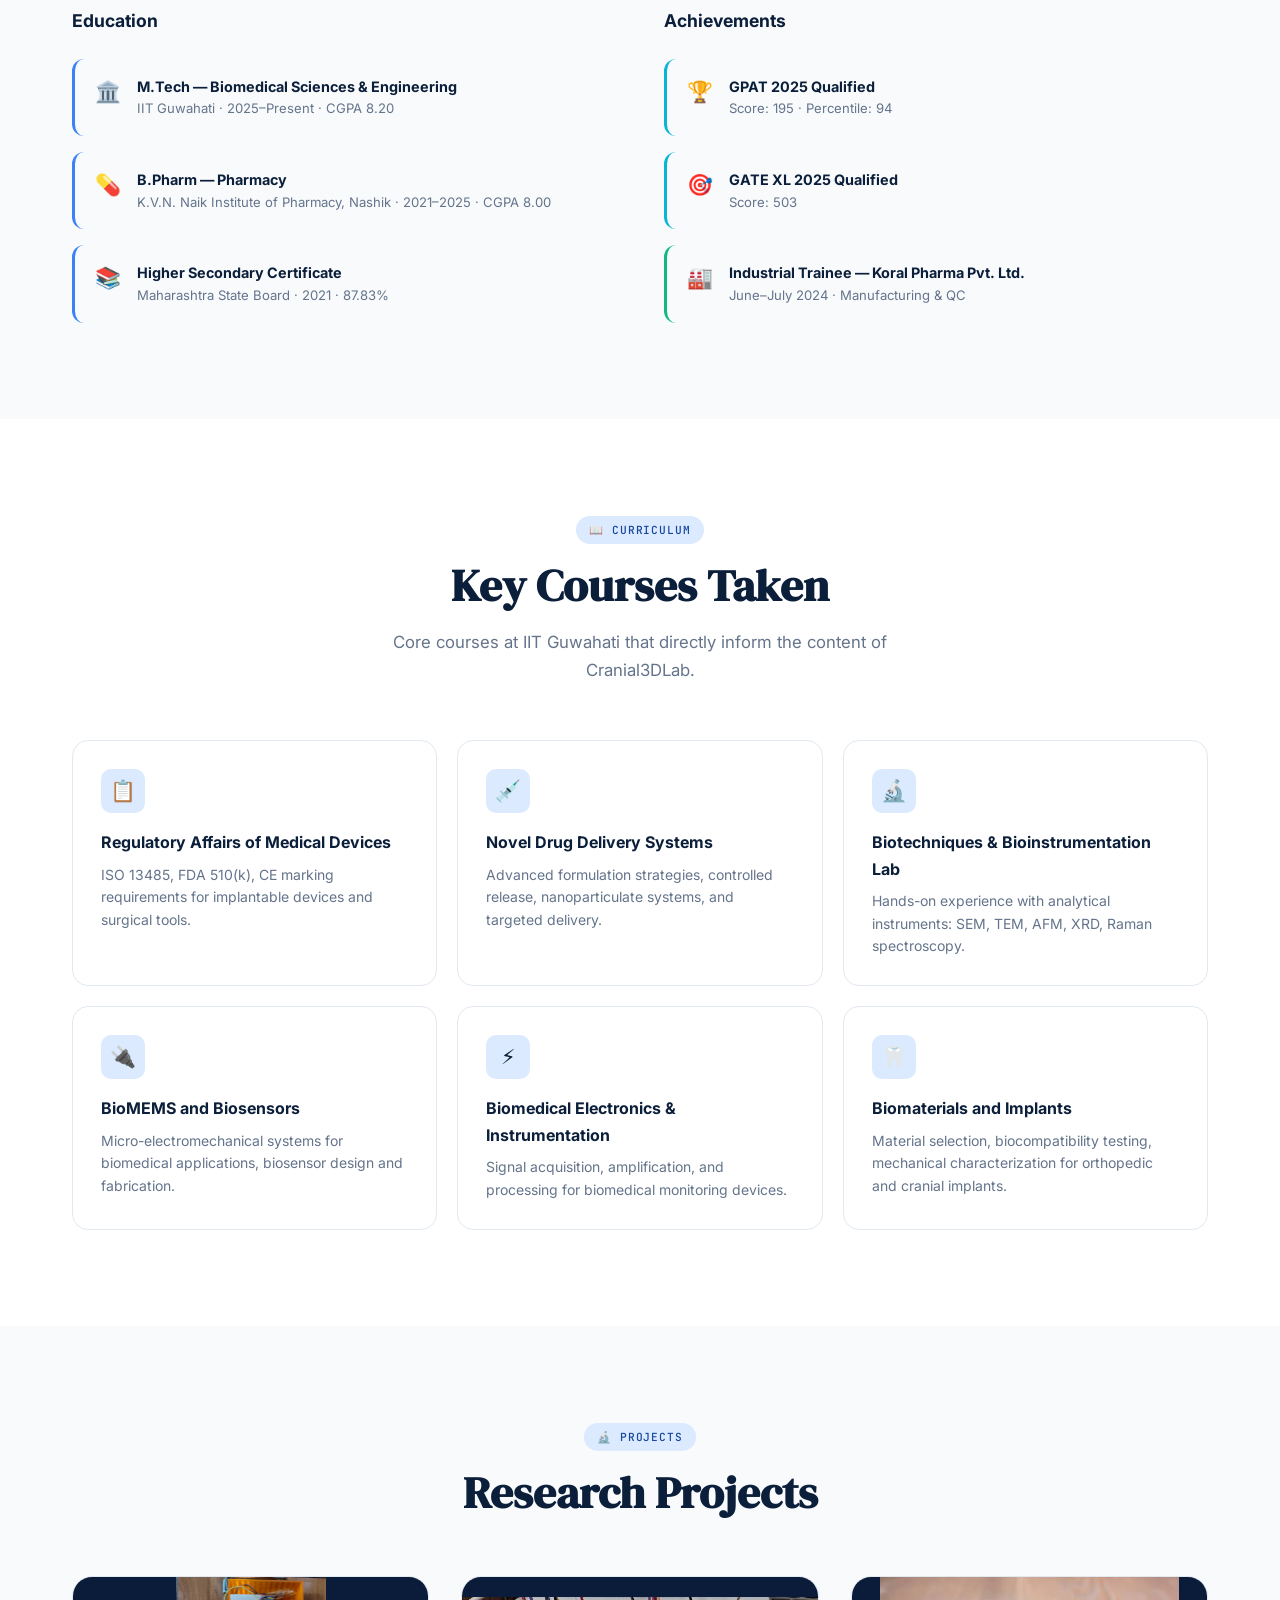
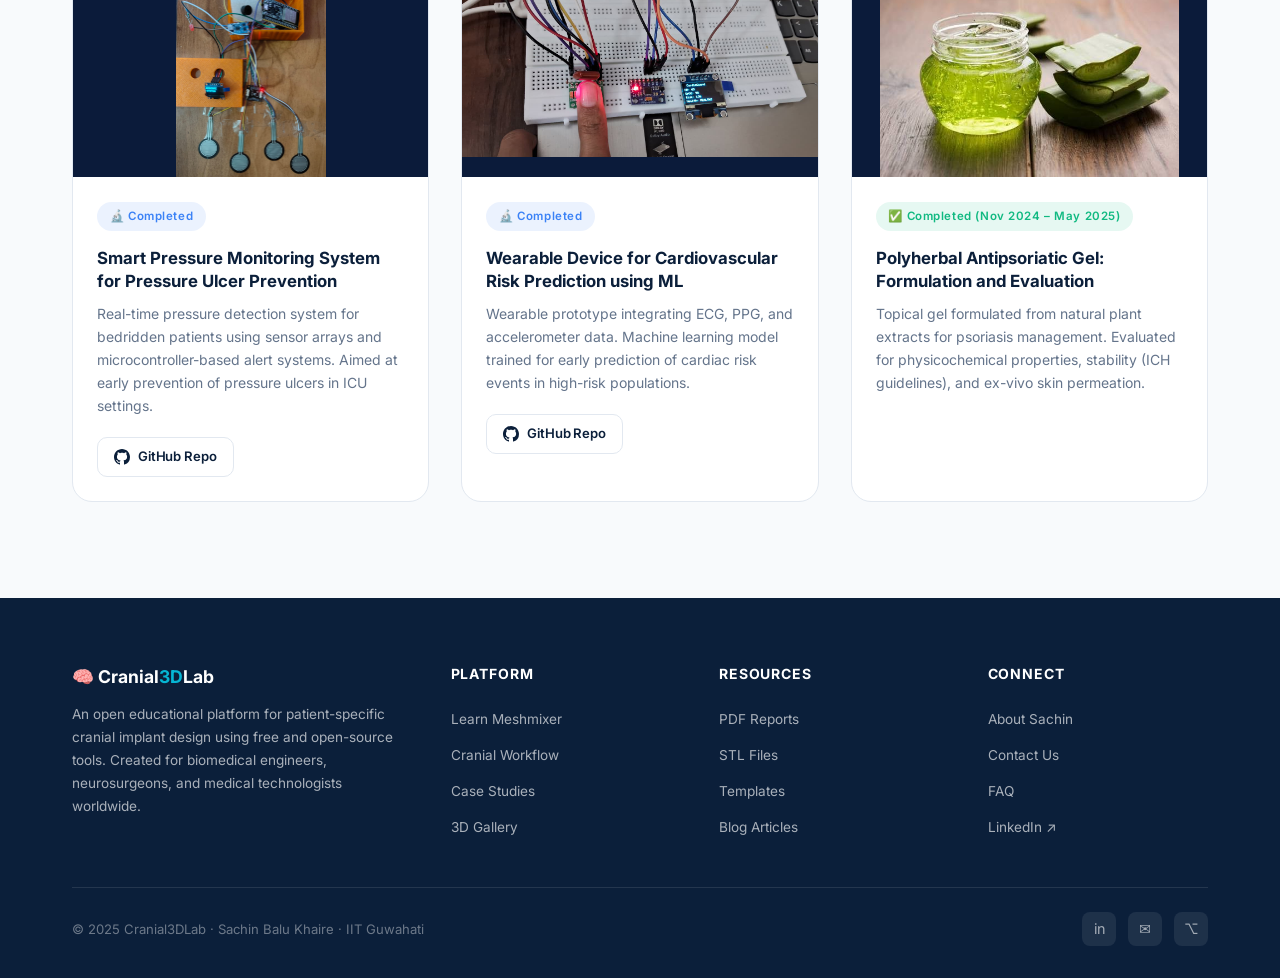
==== commit 68bdc310: "about.html" ====
--- a/about.html
+++ b/about.html
@@ -25,7 +25,7 @@
     <div class="about-grid">
       <div class="reveal reveal--left">
         <div class="about-photo">
-          <img src="images/sk.jpeg" alt="Sachin Balu Khaire" style="width:100%;height:100%;object-fit:cover;border-radius:inherit">
+          <img src="images/sa.jpeg" alt="Sachin Balu Khaire" style="width:100%;height:100%;object-fit:cover;border-radius:inherit">
         </div>
       </div>
       <div class="reveal reveal--right">
@@ -171,7 +171,7 @@
       </div>
       <div class="case-card reveal">
         <div class="case-card__img" style="height:200px;overflow:hidden;background:#0B1B3A">
-          <img src="images/Pro.jpeg" alt="Wearable device prototype for cardiovascular risk prediction" style="width:100%;height:100%;object-fit:contain">
+          <img src="images/pro.jpeg" alt="Wearable device prototype for cardiovascular risk prediction" style="width:100%;height:100%;object-fit:contain">
         </div>
         <div class="case-card__body">
           <div class="case-card__badge" style="color:var(--sky);background:rgba(59,130,246,.1)">🔬 Completed</div>
--- a/css/style.css
+++ b/css/style.css
@@ -799,3 +799,13 @@
 .workflow-steps::after {
   display: none !important;
 }
+[class*="workflow"]::before,
+[class*="workflow"]::after,
+[class*="mirror"]::before,
+[class*="mirror"]::after,
+[class*="step"]::before,
+[class*="step"]::after {
+  display: none !important;
+  background: transparent !important;
+  border: none !important;
+}
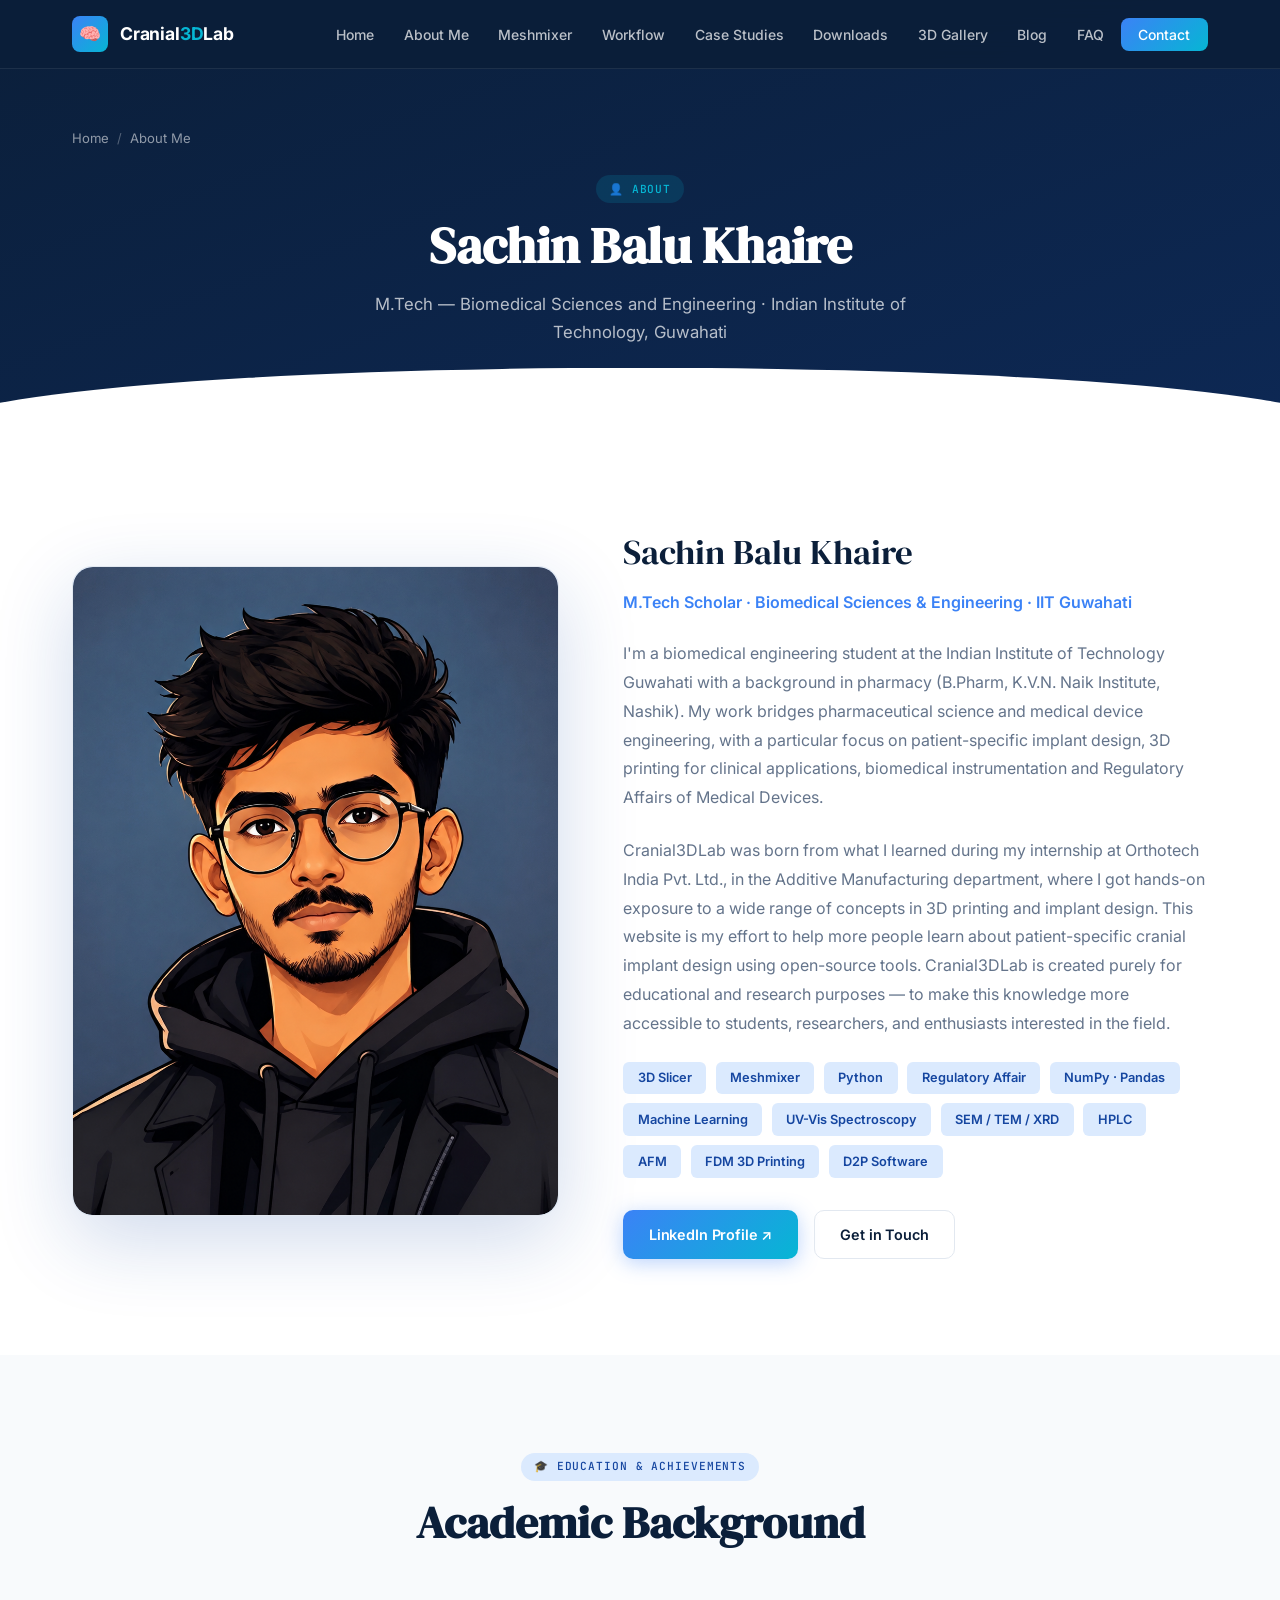
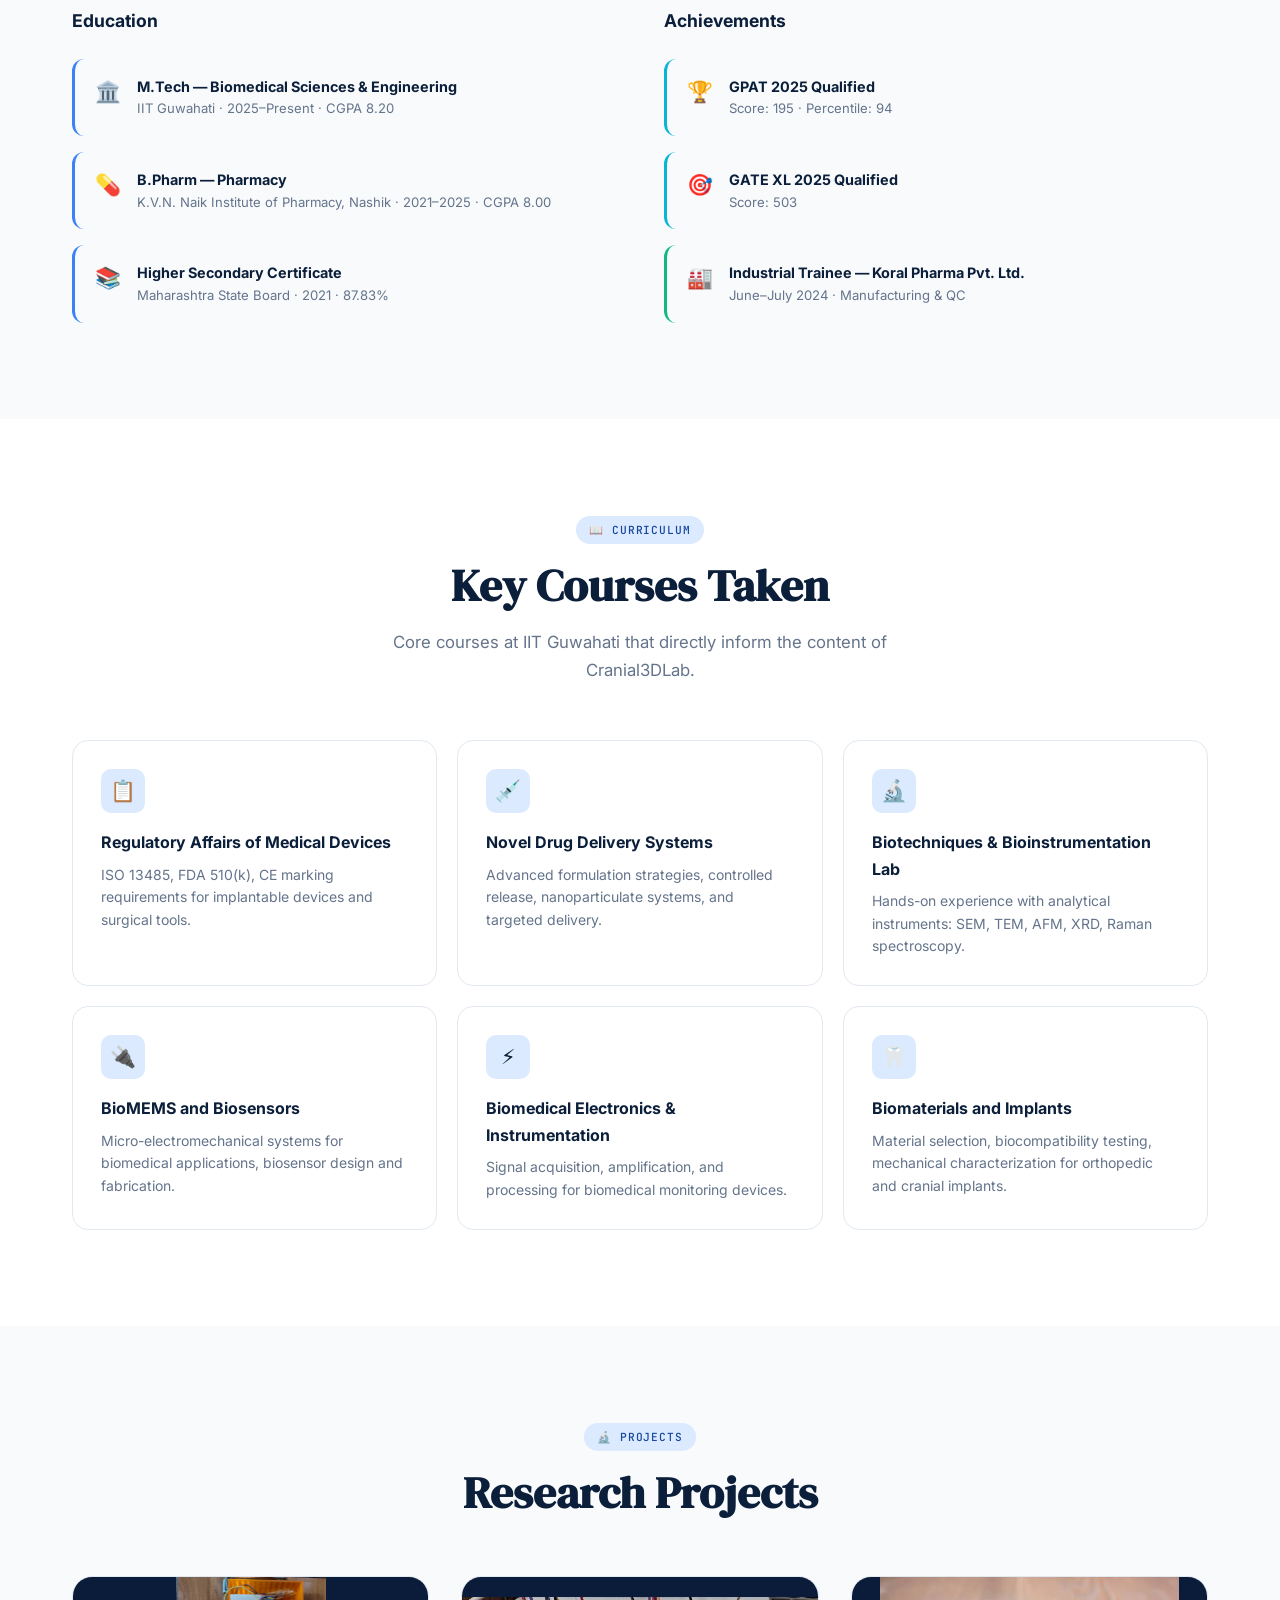
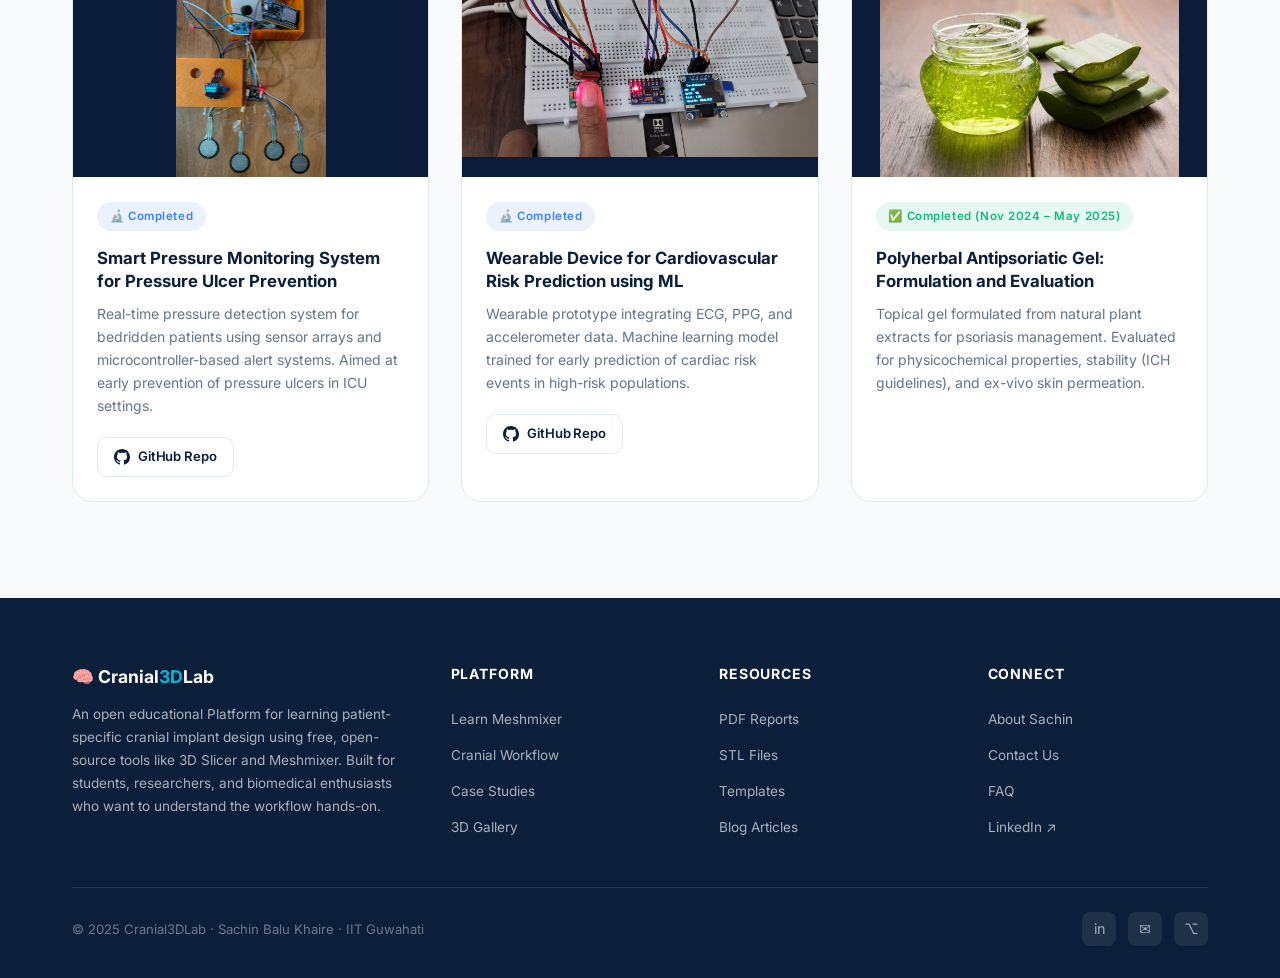
==== commit bb8c319a: "about.html" ====
--- a/about.html
+++ b/about.html
@@ -25,7 +25,7 @@
     <div class="about-grid">
       <div class="reveal reveal--left">
         <div class="about-photo">
-          <img src="images/sa.jpeg" alt="Sachin Balu Khaire" style="width:100%;height:100%;object-fit:cover;border-radius:inherit">
+          <img src="images/sa.png" alt="Sachin Balu Khaire" style="width:100%;height:100%;object-fit:cover;border-radius:inherit">
         </div>
       </div>
       <div class="reveal reveal--right">
